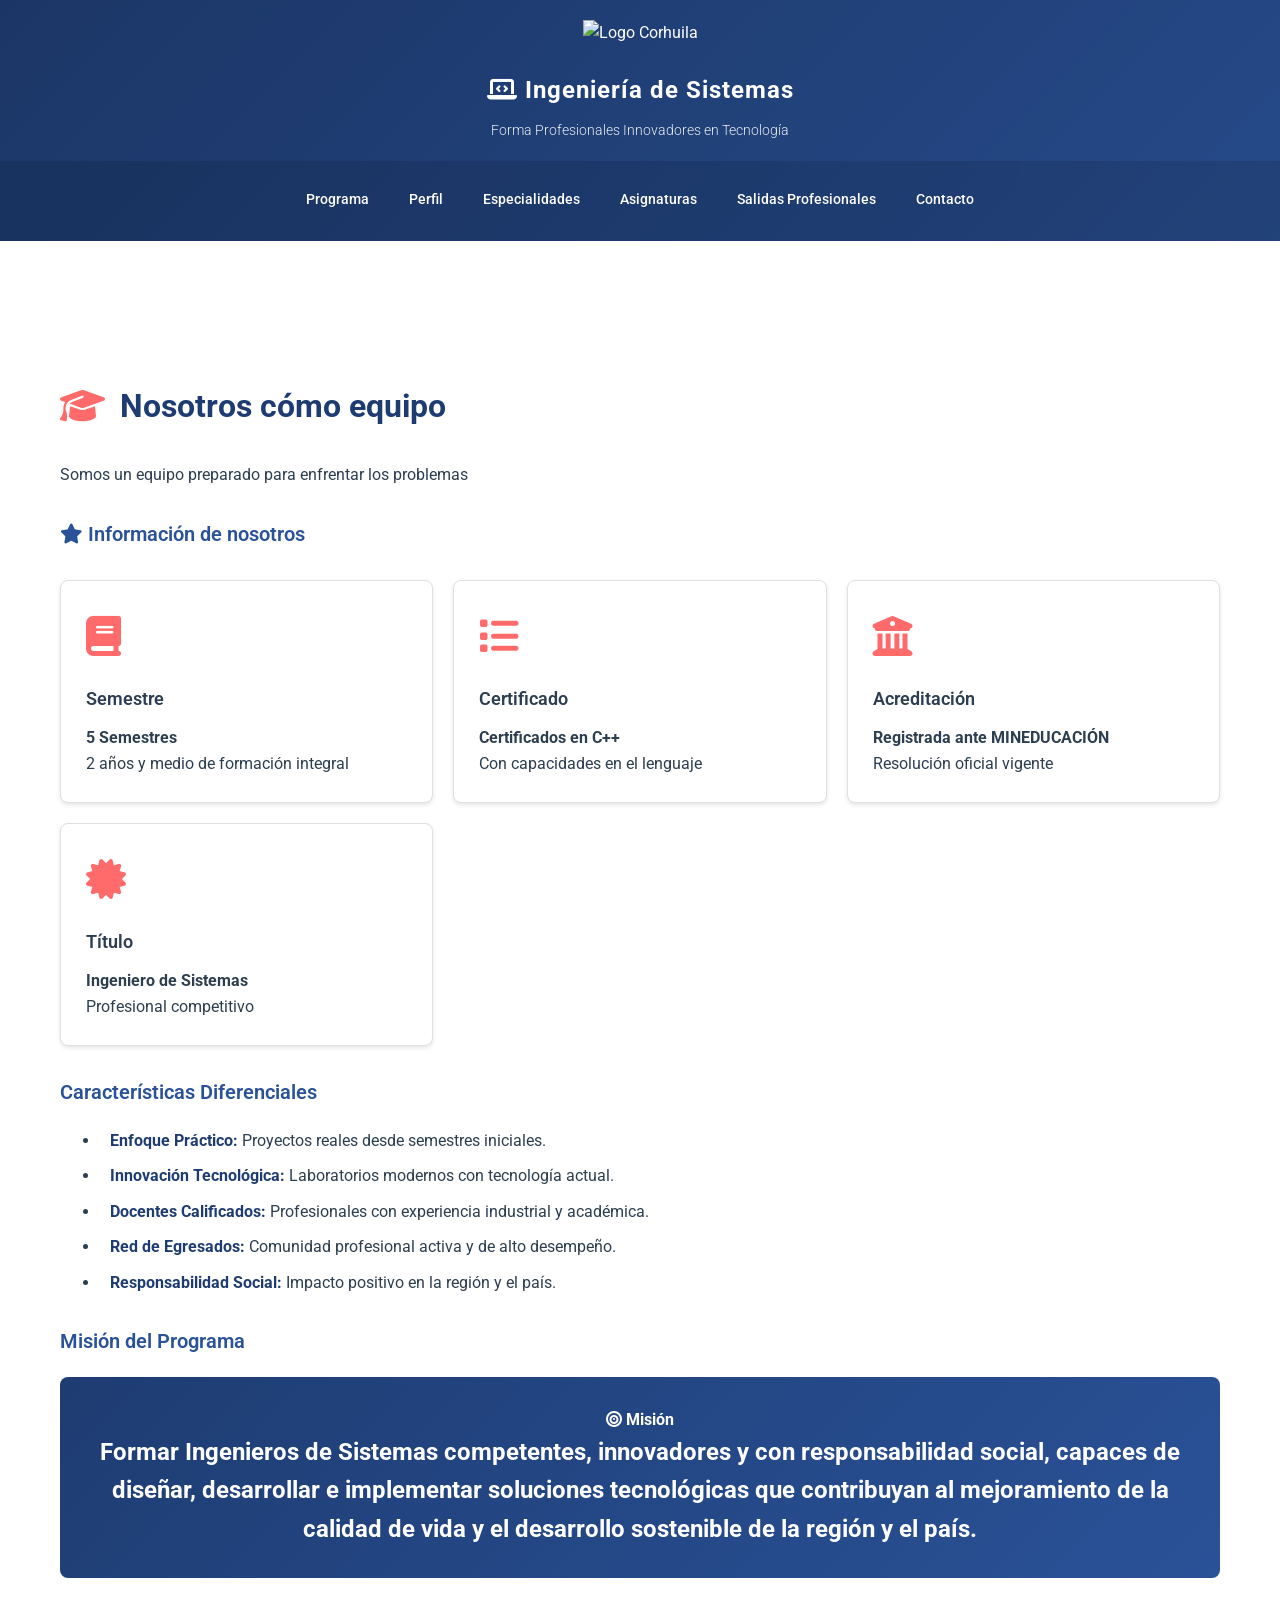
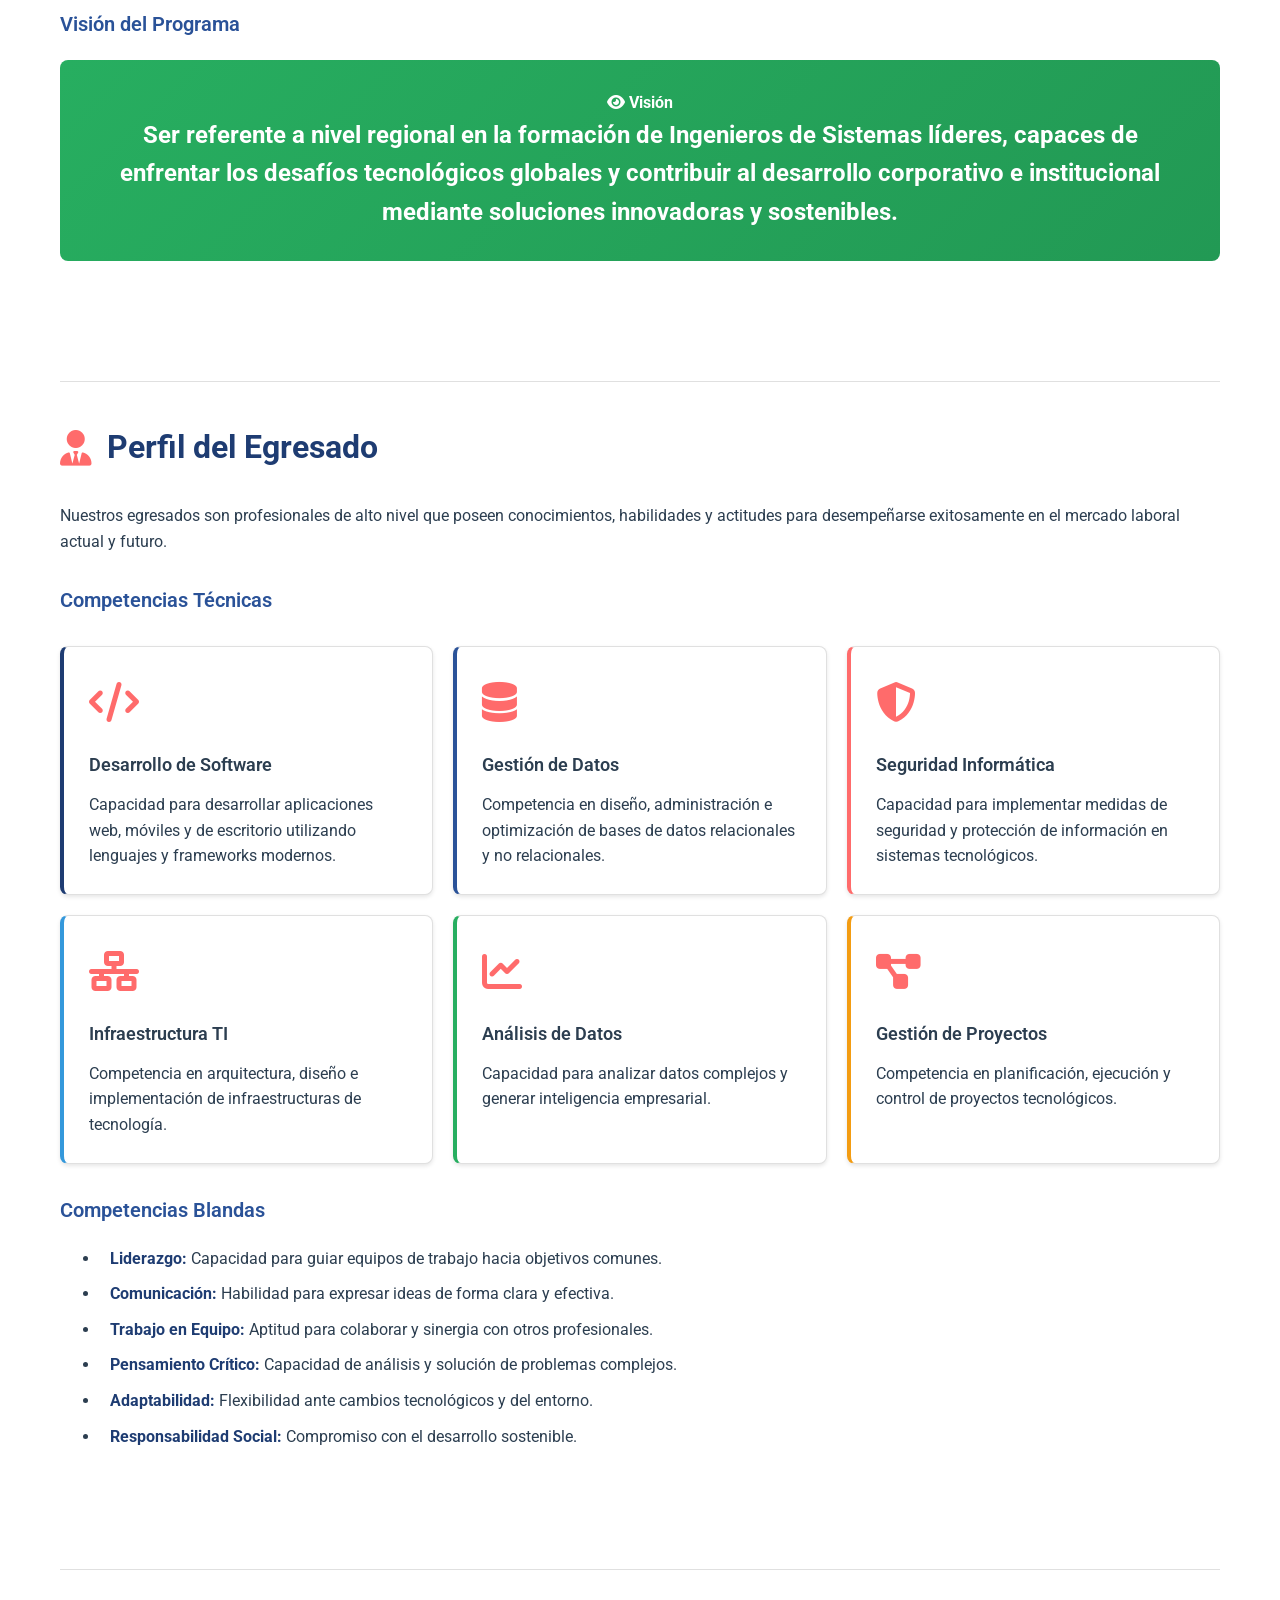
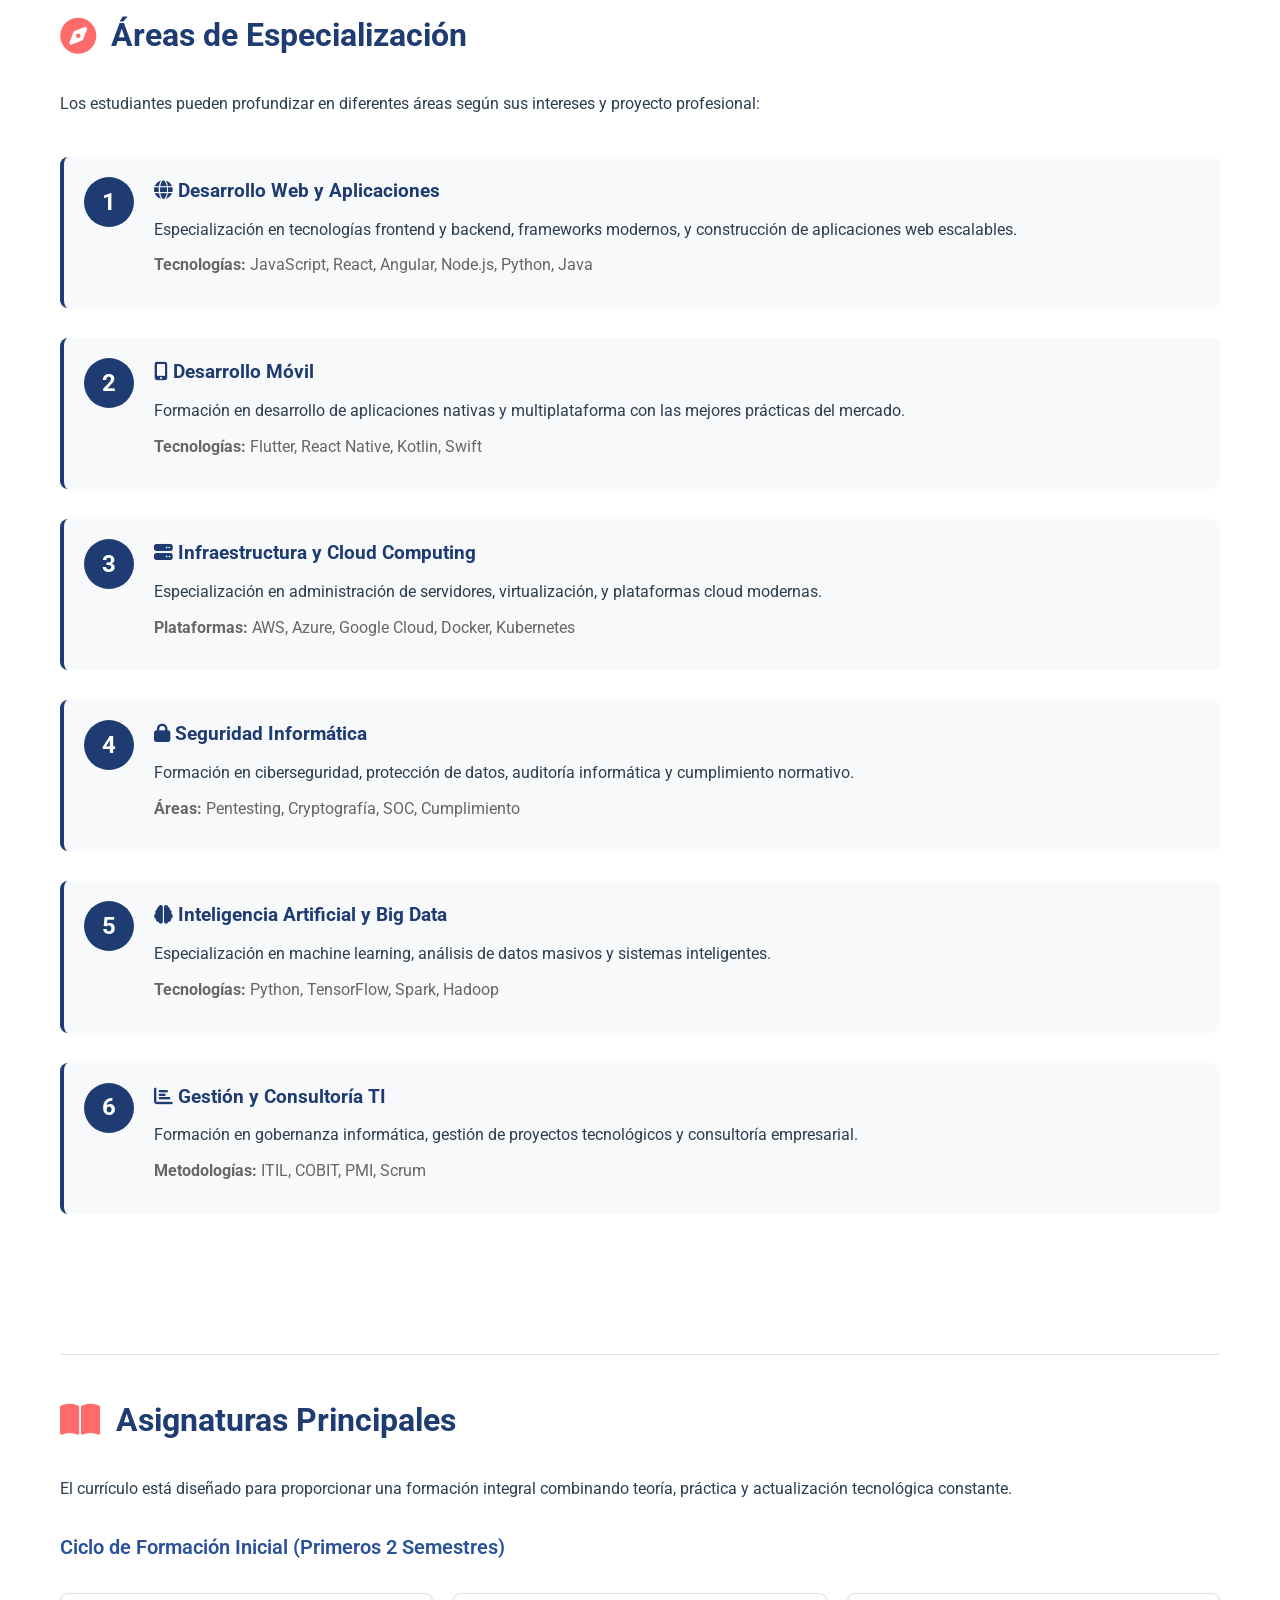
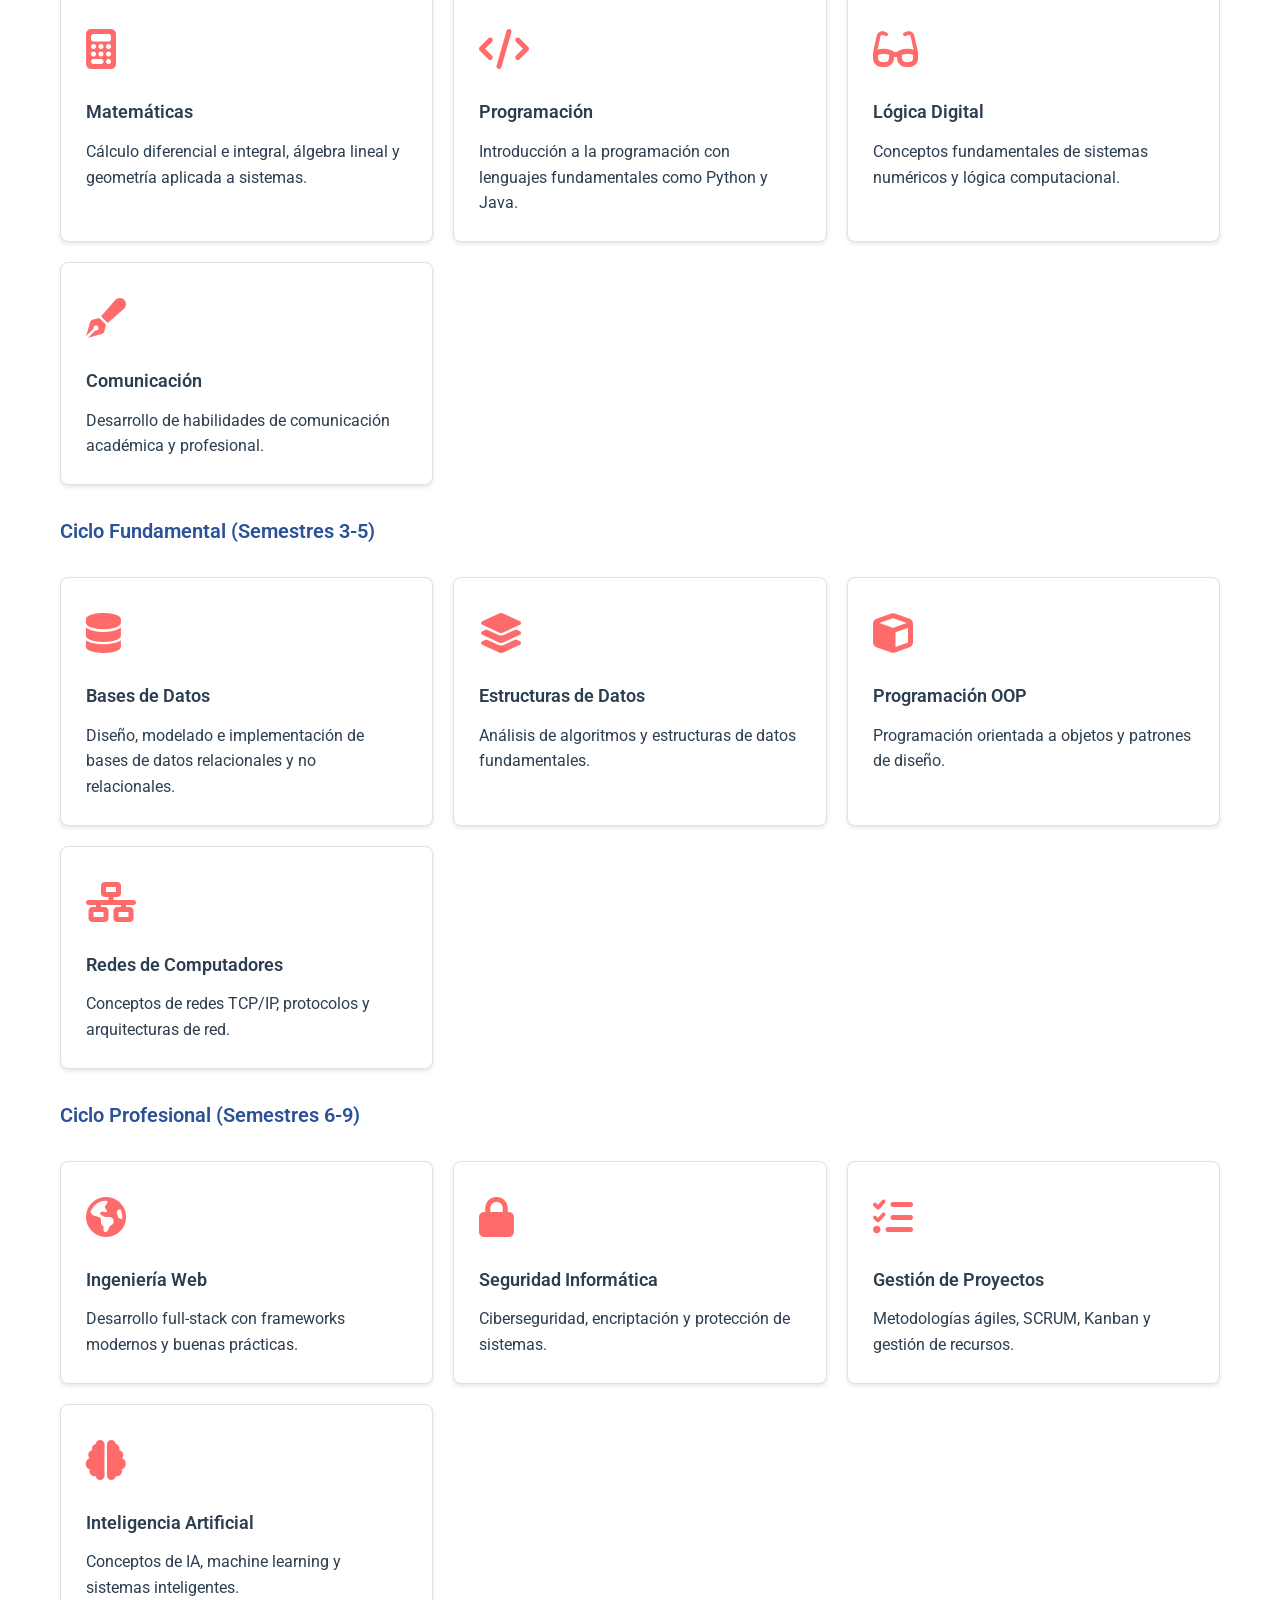
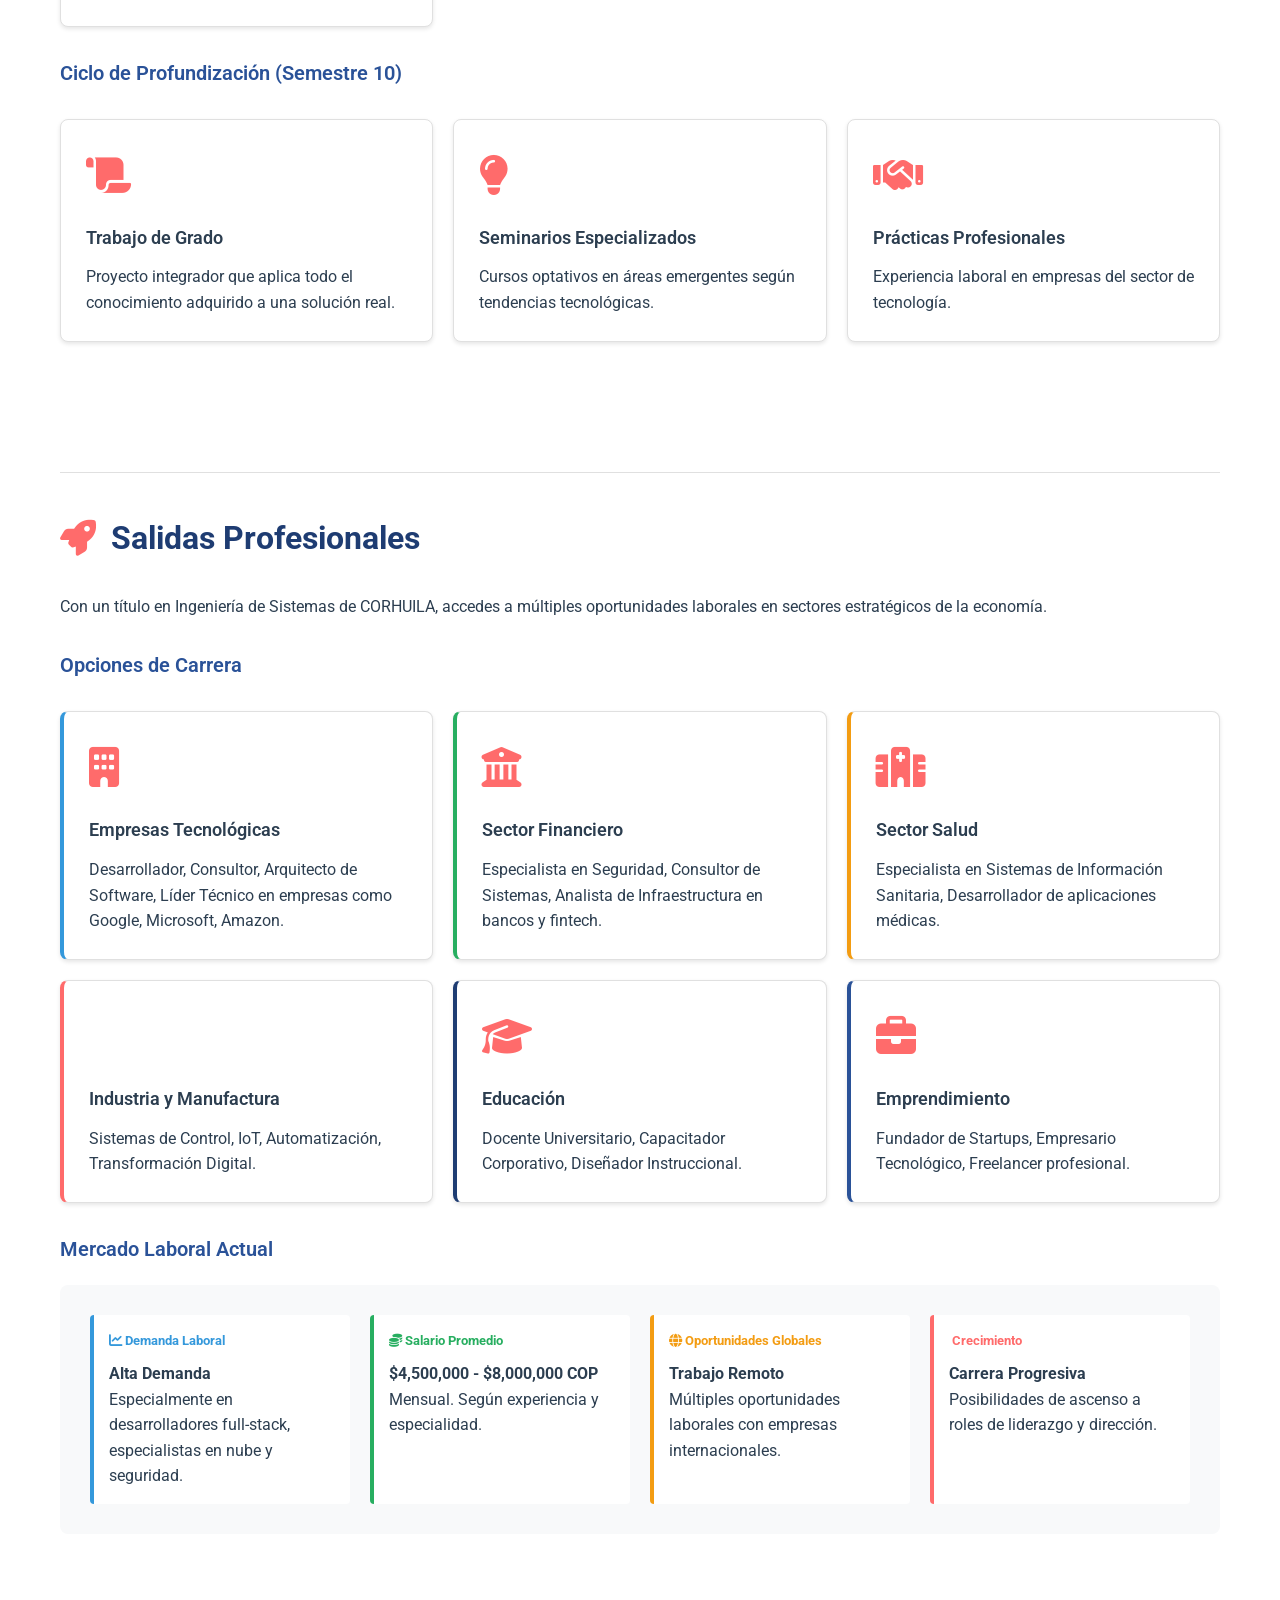
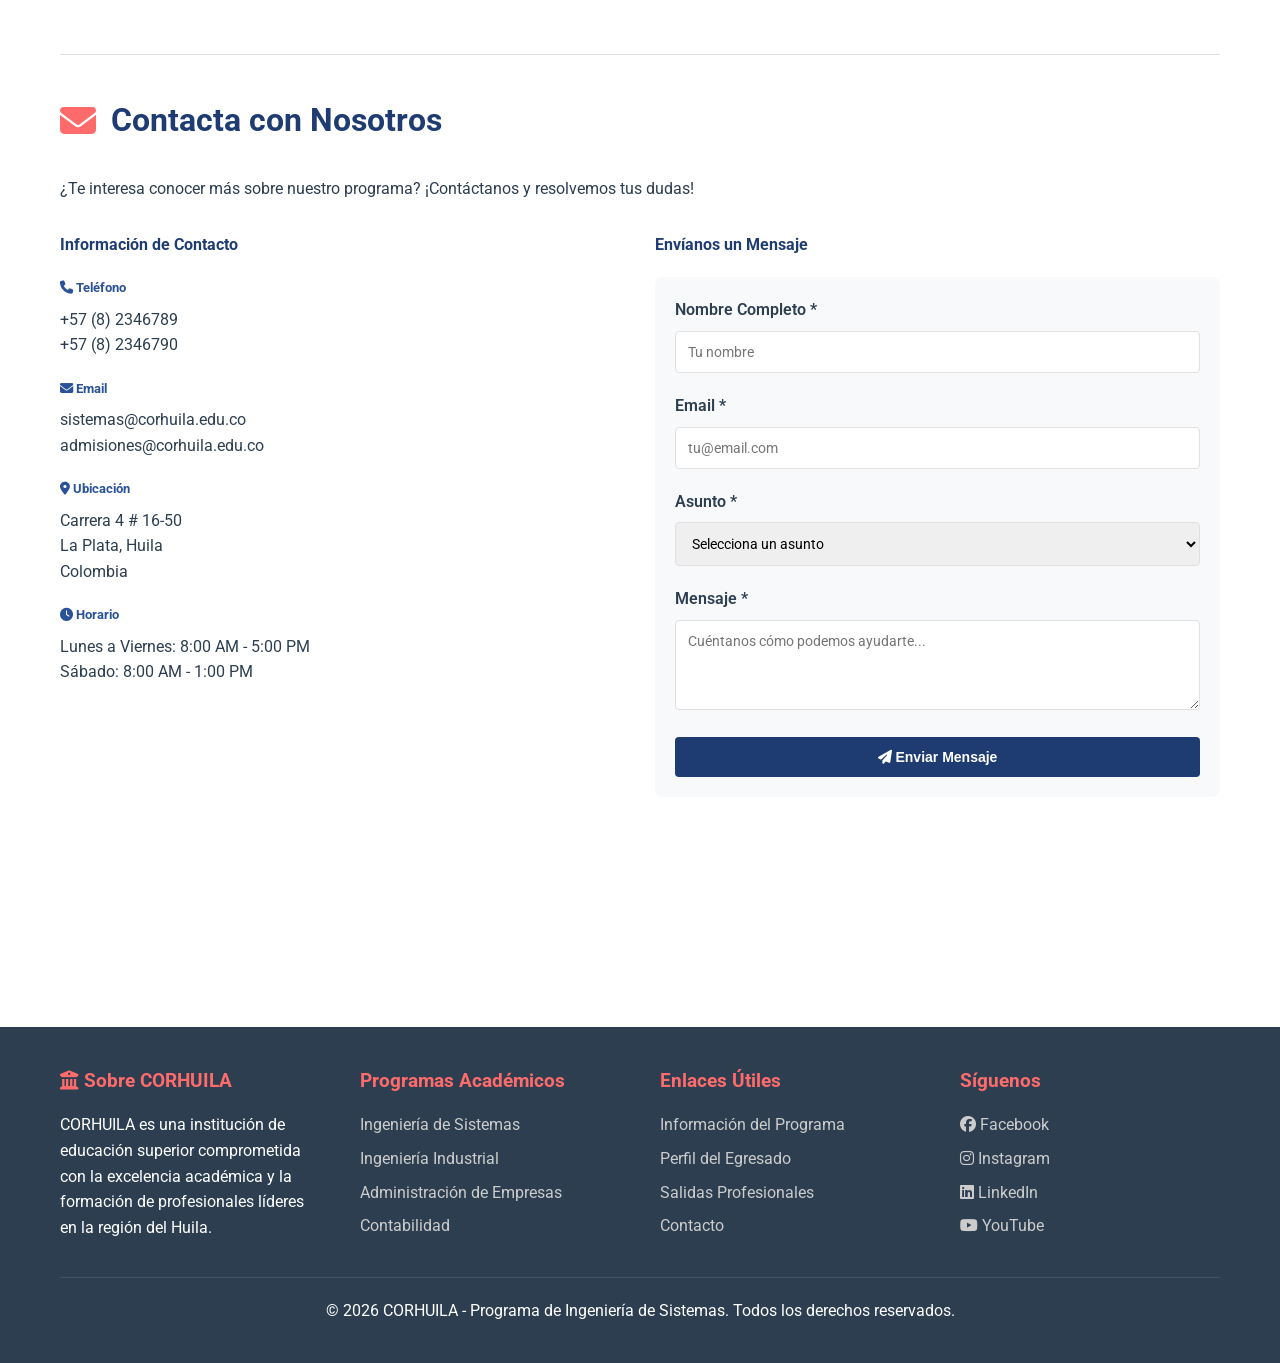
==== Proyecto/index.html @ adb9c375 "Fix: Actualización Proyecto portafolio personal 16/02/2026  22:44" ====
<!DOCTYPE html>
<html lang="es">
<head>
    <meta charset="UTF-8">
    <meta name="viewport" content="width=device-width, initial-scale=1.0">
    <title>Programa de Ingeniería de Sistemas | CORHUILA</title>
    <link href="https://fonts.googleapis.com/css2?family=Roboto:wght@300;400;500;700&display=swap" rel="stylesheet">
    <link href="https://cdnjs.cloudflare.com/ajax/libs/font-awesome/6.4.0/css/all.min.css" rel="stylesheet">
    <link rel="stylesheet" href="style.css">
</head>
<body>
    <!-- Header -->
    <header class="main-header">
        <div class="top-bar">
            <div class="container">
                <div class="brand-container">
                    <img src="https://raw.githubusercontent.com/code-corhuila/material-mineria-datos/b3725d694125ab35294ddfe415a327bc1445d32c/01-week/01-session/LOGO%20CORHUILA%20BLANCO%20PNG%20(2).png" alt="Logo Corhuila" class="logo-corhuila" style="max-width: 120px; height: auto; margin-bottom: 15px;">
                    <h1 class="brand-name">
                        <i class="fas fa-laptop-code"></i> Ingeniería de Sistemas
                    </h1>
                    <p class="brand-subtitle">Forma Profesionales Innovadores en Tecnología</p>
                </div>
            </div>
        </div>
        
        <nav class="main-nav">
            <ul>
                <li><a href="#programa" class="nav-link">Programa</a></li>
                <li><a href="#perfil" class="nav-link">Perfil</a></li>
                <li><a href="#especialidades" class="nav-link">Especialidades</a></li>
                <li><a href="#asignaturas" class="nav-link">Asignaturas</a></li>
                <li><a href="#salidas" class="nav-link">Salidas Profesionales</a></li>
                <li><a href="#contacto" class="nav-link">Contacto</a></li>
            </ul>
        </nav>
    </header>

    <!-- Main Content -->
    <main class="main-content">
        <div class="container">

            <!-- Section 1: ¿Qué es el Programa? -->
            <section id="programa" class="section">
                <h2 class="section-title">
                    <i class="fas fa-graduation-cap"></i> Nosotros cómo equipo
                </h2>
                
                <p>Somos un equipo preparado para enfrentar los problemas</p>

                <h3 class="subsection-title">
                    <i class="fas fa-star"></i> Información de nosotros
                </h3>

                <div class="cards-grid">
                    <div class="card">
                        <div class="card-icon"><i class="fas fa-book"></i></div>
                        <h4 class="card-title">Semestre</h4>
                        <p><strong>5 Semestres</strong><br>2 años y medio de formación integral</p>
                    </div>
                    <div class="card">
                        <div class="card-icon"><i class="fas fa-list"></i></div>
                        <h4 class="card-title">Certificado</h4>
                        <p><strong>Certificados en C++</strong><br>Con capacidades en el lenguaje</p>
                    </div>
                    <div class="card">
                        <div class="card-icon"><i class="fas fa-university"></i></div>
                        <h4 class="card-title">Acreditación</h4>
                        <p><strong>Registrada ante MINEDUCACIÓN</strong><br>Resolución oficial vigente</p>
                    </div>
                    <div class="card">
                        <div class="card-icon"><i class="fas fa-certificate"></i></div>
                        <h4 class="card-title">Título</h4>
                        <p><strong>Ingeniero de Sistemas</strong><br>Profesional competitivo</p>
                    </div>
                </div>

                <h3 class="subsection-title">Características Diferenciales</h3>
                <ul class="content-list">
                    <li><strong>Enfoque Práctico:</strong> Proyectos reales desde semestres iniciales.</li>
                    <li><strong>Innovación Tecnológica:</strong> Laboratorios modernos con tecnología actual.</li>
                    <li><strong>Docentes Calificados:</strong> Profesionales con experiencia industrial y académica.</li>
                    <li><strong>Red de Egresados:</strong> Comunidad profesional activa y de alto desempeño.</li>
                    <li><strong>Responsabilidad Social:</strong> Impacto positivo en la región y el país.</li>
                </ul>

                <h3 class="subsection-title">Misión del Programa</h3>
                <div class="achievement-box">
                    <h4><i class="fas fa-bullseye"></i> Misión</h4>
                    <p>Formar Ingenieros de Sistemas competentes, innovadores y con responsabilidad social, capaces de diseñar, desarrollar e implementar soluciones tecnológicas que contribuyan al mejoramiento de la calidad de vida y el desarrollo sostenible de la región y el país.</p>
                </div>

                <h3 class="subsection-title">Visión del Programa</h3>
                <div class="achievement-box" style="background: linear-gradient(135deg, #27ae60 0%, #229954 100%);">
                    <h4><i class="fas fa-eye"></i> Visión</h4>
                    <p>Ser referente a nivel regional en la formación de Ingenieros de Sistemas líderes, capaces de enfrentar los desafíos tecnológicos globales y contribuir al desarrollo corporativo e institucional mediante soluciones innovadoras y sostenibles.</p>
                </div>
            </section>

            <!-- Section 2: Perfil del Egresado -->
            <section id="perfil" class="section">
                <h2 class="section-title">
                    <i class="fas fa-user-tie"></i> Perfil del Egresado
                </h2>

                <p>Nuestros egresados son profesionales de alto nivel que poseen conocimientos, habilidades y actitudes para desempeñarse exitosamente en el mercado laboral actual y futuro.</p>

                <h3 class="subsection-title">Competencias Técnicas</h3>

                <div class="cards-grid">
                    <div class="card" style="border-left: 4px solid var(--primary-color);">
                        <div class="card-icon"><i class="fas fa-code"></i></div>
                        <h4 class="card-title">Desarrollo de Software</h4>
                        <p>Capacidad para desarrollar aplicaciones web, móviles y de escritorio utilizando lenguajes y frameworks modernos.</p>
                    </div>
                    <div class="card" style="border-left: 4px solid var(--secondary-color);">
                        <div class="card-icon"><i class="fas fa-database"></i></div>
                        <h4 class="card-title">Gestión de Datos</h4>
                        <p>Competencia en diseño, administración e optimización de bases de datos relacionales y no relacionales.</p>
                    </div>
                    <div class="card" style="border-left: 4px solid var(--accent-color);">
                        <div class="card-icon"><i class="fas fa-shield-alt"></i></div>
                        <h4 class="card-title">Seguridad Informática</h4>
                        <p>Capacidad para implementar medidas de seguridad y protección de información en sistemas tecnológicos.</p>
                    </div>
                    <div class="card" style="border-left: 4px solid var(--info-color);">
                        <div class="card-icon"><i class="fas fa-network-wired"></i></div>
                        <h4 class="card-title">Infraestructura TI</h4>
                        <p>Competencia en arquitectura, diseño e implementación de infraestructuras de tecnología.</p>
                    </div>
                    <div class="card" style="border-left: 4px solid var(--success-color);">
                        <div class="card-icon"><i class="fas fa-chart-line"></i></div>
                        <h4 class="card-title">Análisis de Datos</h4>
                        <p>Capacidad para analizar datos complejos y generar inteligencia empresarial.</p>
                    </div>
                    <div class="card" style="border-left: 4px solid var(--warning-color);">
                        <div class="card-icon"><i class="fas fa-project-diagram"></i></div>
                        <h4 class="card-title">Gestión de Proyectos</h4>
                        <p>Competencia en planificación, ejecución y control de proyectos tecnológicos.</p>
                    </div>
                </div>

                <h3 class="subsection-title">Competencias Blandas</h3>
                <ul class="content-list">
                    <li><strong>Liderazgo:</strong> Capacidad para guiar equipos de trabajo hacia objetivos comunes.</li>
                    <li><strong>Comunicación:</strong> Habilidad para expresar ideas de forma clara y efectiva.</li>
                    <li><strong>Trabajo en Equipo:</strong> Aptitud para colaborar y sinergia con otros profesionales.</li>
                    <li><strong>Pensamiento Crítico:</strong> Capacidad de análisis y solución de problemas complejos.</li>
                    <li><strong>Adaptabilidad:</strong> Flexibilidad ante cambios tecnológicos y del entorno.</li>
                    <li><strong>Responsabilidad Social:</strong> Compromiso con el desarrollo sostenible.</li>
                </ul>
            </section>

            <!-- Section 3: Especialidades -->
            <section id="especialidades" class="section">
                <h2 class="section-title">
                    <i class="fas fa-compass"></i> Áreas de Especialización
                </h2>

                <p>Los estudiantes pueden profundizar en diferentes áreas según sus intereses y proyecto profesional:</p>

                <div class="steps-container">
                    <div class="step fade-in">
                        <div class="step-number">1</div>
                        <div class="step-content">
                            <h3><i class="fas fa-globe"></i> Desarrollo Web y Aplicaciones</h3>
                            <p>Especialización en tecnologías frontend y backend, frameworks modernos, y construcción de aplicaciones web escalables.</p>
                            <p style="margin-top: 10px; color: #666;"><strong>Tecnologías:</strong> JavaScript, React, Angular, Node.js, Python, Java</p>
                        </div>
                    </div>

                    <div class="step slide-in-left">
                        <div class="step-number">2</div>
                        <div class="step-content">
                            <h3><i class="fas fa-mobile-alt"></i> Desarrollo Móvil</h3>
                            <p>Formación en desarrollo de aplicaciones nativas y multiplataforma con las mejores prácticas del mercado.</p>
                            <p style="margin-top: 10px; color: #666;"><strong>Tecnologías:</strong> Flutter, React Native, Kotlin, Swift</p>
                        </div>
                    </div>

                    <div class="step slide-in-right">
                        <div class="step-number">3</div>
                        <div class="step-content">
                            <h3><i class="fas fa-server"></i> Infraestructura y Cloud Computing</h3>
                            <p>Especialización en administración de servidores, virtualización, y plataformas cloud modernas.</p>
                            <p style="margin-top: 10px; color: #666;"><strong>Plataformas:</strong> AWS, Azure, Google Cloud, Docker, Kubernetes</p>
                        </div>
                    </div>

                    <div class="step bounce" style="animation-delay: 0.2s;">
                        <div class="step-number">4</div>
                        <div class="step-content">
                            <h3><i class="fas fa-lock"></i> Seguridad Informática</h3>
                            <p>Formación en ciberseguridad, protección de datos, auditoría informática y cumplimiento normativo.</p>
                            <p style="margin-top: 10px; color: #666;"><strong>Áreas:</strong> Pentesting, Cryptografía, SOC, Cumplimiento</p>
                        </div>
                    </div>

                    <div class="step pulse">
                        <div class="step-number">5</div>
                        <div class="step-content">
                            <h3><i class="fas fa-brain"></i> Inteligencia Artificial y Big Data</h3>
                            <p>Especialización en machine learning, análisis de datos masivos y sistemas inteligentes.</p>
                            <p style="margin-top: 10px; color: #666;"><strong>Tecnologías:</strong> Python, TensorFlow, Spark, Hadoop</p>
                        </div>
                    </div>

                    <div class="step fade-in" style="animation-delay: 0.4s;">
                        <div class="step-number">6</div>
                        <div class="step-content">
                            <h3><i class="fas fa-chart-bar"></i> Gestión y Consultoría TI</h3>
                            <p>Formación en gobernanza informática, gestión de proyectos tecnológicos y consultoría empresarial.</p>
                            <p style="margin-top: 10px; color: #666;"><strong>Metodologías:</strong> ITIL, COBIT, PMI, Scrum</p>
                        </div>
                    </div>
                </div>
            </section>

            <!-- Section 4: Asignaturas Principales -->
            <section id="asignaturas" class="section">
                <h2 class="section-title">
                    <i class="fas fa-book-open"></i> Asignaturas Principales
                </h2>

                <p>El currículo está diseñado para proporcionar una formación integral combinando teoría, práctica y actualización tecnológica constante.</p>

                <h3 class="subsection-title">Ciclo de Formación Inicial (Primeros 2 Semestres)</h3>
                <div class="cards-grid">
                    <div class="card">
                        <div class="card-icon"><i class="fas fa-calculator"></i></div>
                        <h4 class="card-title">Matemáticas</h4>
                        <p>Cálculo diferencial e integral, álgebra lineal y geometría aplicada a sistemas.</p>
                    </div>
                    <div class="card">
                        <div class="card-icon"><i class="fas fa-code"></i></div>
                        <h4 class="card-title">Programación</h4>
                        <p>Introducción a la programación con lenguajes fundamentales como Python y Java.</p>
                    </div>
                    <div class="card">
                        <div class="card-icon"><i class="fas fa-glasses"></i></div>
                        <h4 class="card-title">Lógica Digital</h4>
                        <p>Conceptos fundamentales de sistemas numéricos y lógica computacional.</p>
                    </div>
                    <div class="card">
                        <div class="card-icon"><i class="fas fa-pen-fancy"></i></div>
                        <h4 class="card-title">Comunicación</h4>
                        <p>Desarrollo de habilidades de comunicación académica y profesional.</p>
                    </div>
                </div>

                <h3 class="subsection-title">Ciclo Fundamental (Semestres 3-5)</h3>
                <div class="cards-grid">
                    <div class="card">
                        <div class="card-icon"><i class="fas fa-database"></i></div>
                        <h4 class="card-title">Bases de Datos</h4>
                        <p>Diseño, modelado e implementación de bases de datos relacionales y no relacionales.</p>
                    </div>
                    <div class="card">
                        <div class="card-icon"><i class="fas fa-layer-group"></i></div>
                        <h4 class="card-title">Estructuras de Datos</h4>
                        <p>Análisis de algoritmos y estructuras de datos fundamentales.</p>
                    </div>
                    <div class="card">
                        <div class="card-icon"><i class="fas fa-cube"></i></div>
                        <h4 class="card-title">Programación OOP</h4>
                        <p>Programación orientada a objetos y patrones de diseño.</p>
                    </div>
                    <div class="card">
                        <div class="card-icon"><i class="fas fa-network-wired"></i></div>
                        <h4 class="card-title">Redes de Computadores</h4>
                        <p>Conceptos de redes TCP/IP, protocolos y arquitecturas de red.</p>
                    </div>
                </div>

                <h3 class="subsection-title">Ciclo Profesional (Semestres 6-9)</h3>
                <div class="cards-grid">
                    <div class="card">
                        <div class="card-icon"><i class="fas fa-globe-americas"></i></div>
                        <h4 class="card-title">Ingeniería Web</h4>
                        <p>Desarrollo full-stack con frameworks modernos y buenas prácticas.</p>
                    </div>
                    <div class="card">
                        <div class="card-icon"><i class="fas fa-lock"></i></div>
                        <h4 class="card-title">Seguridad Informática</h4>
                        <p>Ciberseguridad, encriptación y protección de sistemas.</p>
                    </div>
                    <div class="card">
                        <div class="card-icon"><i class="fas fa-tasks"></i></div>
                        <h4 class="card-title">Gestión de Proyectos</h4>
                        <p>Metodologías ágiles, SCRUM, Kanban y gestión de recursos.</p>
                    </div>
                    <div class="card">
                        <div class="card-icon"><i class="fas fa-brain"></i></div>
                        <h4 class="card-title">Inteligencia Artificial</h4>
                        <p>Conceptos de IA, machine learning y sistemas inteligentes.</p>
                    </div>
                </div>

                <h3 class="subsection-title">Ciclo de Profundización (Semestre 10)</h3>
                <div class="cards-grid">
                    <div class="card">
                        <div class="card-icon"><i class="fas fa-scroll"></i></div>
                        <h4 class="card-title">Trabajo de Grado</h4>
                        <p>Proyecto integrador que aplica todo el conocimiento adquirido a una solución real.</p>
                    </div>
                    <div class="card">
                        <div class="card-icon"><i class="fas fa-lightbulb"></i></div>
                        <h4 class="card-title">Seminarios Especializados</h4>
                        <p>Cursos optativos en áreas emergentes según tendencias tecnológicas.</p>
                    </div>
                    <div class="card">
                        <div class="card-icon"><i class="fas fa-handshake"></i></div>
                        <h4 class="card-title">Prácticas Profesionales</h4>
                        <p>Experiencia laboral en empresas del sector de tecnología.</p>
                    </div>
                </div>
            </section>

            <!-- Section 5: Salidas Profesionales -->
            <section id="salidas" class="section">
                <h2 class="section-title">
                    <i class="fas fa-rocket"></i> Salidas Profesionales
                </h2>

                <p>Con un título en Ingeniería de Sistemas de CORHUILA, accedes a múltiples oportunidades laborales en sectores estratégicos de la economía.</p>

                <h3 class="subsection-title">Opciones de Carrera</h3>
                <div class="cards-grid">
                    <div class="card" style="border-left: 4px solid var(--info-color);">
                        <div class="card-icon"><i class="fas fa-building"></i></div>
                        <h4 class="card-title">Empresas Tecnológicas</h4>
                        <p>Desarrollador, Consultor, Arquitecto de Software, Líder Técnico en empresas como Google, Microsoft, Amazon.</p>
                    </div>
                    <div class="card" style="border-left: 4px solid var(--success-color);">
                        <div class="card-icon"><i class="fas fa-bank"></i></div>
                        <h4 class="card-title">Sector Financiero</h4>
                        <p>Especialista en Seguridad, Consultor de Sistemas, Analista de Infraestructura en bancos y fintech.</p>
                    </div>
                    <div class="card" style="border-left: 4px solid var(--warning-color);">
                        <div class="card-icon"><i class="fas fa-hospital"></i></div>
                        <h4 class="card-title">Sector Salud</h4>
                        <p>Especialista en Sistemas de Información Sanitaria, Desarrollador de aplicaciones médicas.</p>
                    </div>
                    <div class="card" style="border-left: 4px solid var(--accent-color);">
                        <div class="card-icon"><i class="fas fa-industries"></i></div>
                        <h4 class="card-title">Industria y Manufactura</h4>
                        <p>Sistemas de Control, IoT, Automatización, Transformación Digital.</p>
                    </div>
                    <div class="card" style="border-left: 4px solid var(--primary-color);">
                        <div class="card-icon"><i class="fas fa-graduation-cap"></i></div>
                        <h4 class="card-title">Educación</h4>
                        <p>Docente Universitario, Capacitador Corporativo, Diseñador Instruccional.</p>
                    </div>
                    <div class="card" style="border-left: 4px solid var(--secondary-color);">
                        <div class="card-icon"><i class="fas fa-briefcase"></i></div>
                        <h4 class="card-title">Emprendimiento</h4>
                        <p>Fundador de Startups, Empresario Tecnológico, Freelancer profesional.</p>
                    </div>
                </div>

                <h3 class="subsection-title">Mercado Laboral Actual</h3>
                <div style="background-color: var(--light-bg); padding: 30px; border-radius: 8px; margin: 20px 0;">
                    <div style="display: grid; grid-template-columns: repeat(auto-fit, minmax(250px, 1fr)); gap: 20px;">
                        <div style="padding: 15px; background: white; border-radius: 4px; border-left: 4px solid var(--info-color);">
                            <h5 style="color: var(--info-color); margin-bottom: 10px;">
                                <i class="fas fa-chart-line"></i> Demanda Laboral
                            </h5>
                            <p><strong>Alta Demanda</strong><br>Especialmente en desarrolladores full-stack, especialistas en nube y seguridad.</p>
                        </div>

                        <div style="padding: 15px; background: white; border-radius: 4px; border-left: 4px solid var(--success-color);">
                            <h5 style="color: var(--success-color); margin-bottom: 10px;">
                                <i class="fas fa-coins"></i> Salario Promedio
                            </h5>
                            <p><strong>$4,500,000 - $8,000,000 COP</strong><br>Mensual. Según experiencia y especialidad.</p>
                        </div>

                        <div style="padding: 15px; background: white; border-radius: 4px; border-left: 4px solid var(--warning-color);">
                            <h5 style="color: var(--warning-color); margin-bottom: 10px;">
                                <i class="fas fa-globe"></i> Oportunidades Globales
                            </h5>
                            <p><strong>Trabajo Remoto</strong><br>Múltiples oportunidades laborales con empresas internacionales.</p>
                        </div>

                        <div style="padding: 15px; background: white; border-radius: 4px; border-left: 4px solid var(--accent-color);">
                            <h5 style="color: var(--accent-color); margin-bottom: 10px;">
                                <i class="fas fa-trending-up"></i> Crecimiento
                            </h5>
                            <p><strong>Carrera Progresiva</strong><br>Posibilidades de ascenso a roles de liderazgo y dirección.</p>
                        </div>
                    </div>
                </div>
            </section>

            <!-- Section 6: Contacto -->
            <section id="contacto" class="section">
                <h2 class="section-title">
                    <i class="fas fa-envelope"></i> Contacta con Nosotros
                </h2>

                <p>¿Te interesa conocer más sobre nuestro programa? ¡Contáctanos y resolvemos tus dudas!</p>

                <div style="display: grid; grid-template-columns: 1fr 1fr; gap: 30px; margin: 30px 0;">
                    <div>
                        <h4 style="color: var(--primary-color); margin-bottom: 20px;">Información de Contacto</h4>
                        
                        <div style="margin-bottom: 20px;">
                            <h5 style="color: var(--secondary-color); margin-bottom: 8px;">
                                <i class="fas fa-phone"></i> Teléfono
                            </h5>
                            <p>+57 (8) 2346789<br>+57 (8) 2346790</p>
                        </div>

                        <div style="margin-bottom: 20px;">
                            <h5 style="color: var(--secondary-color); margin-bottom: 8px;">
                                <i class="fas fa-envelope"></i> Email
                            </h5>
                            <p>sistemas@corhuila.edu.co<br>admisiones@corhuila.edu.co</p>
                        </div>

                        <div style="margin-bottom: 20px;">
                            <h5 style="color: var(--secondary-color); margin-bottom: 8px;">
                                <i class="fas fa-map-marker-alt"></i> Ubicación
                            </h5>
                            <p>Carrera 4 # 16-50<br>La Plata, Huila<br>Colombia</p>
                        </div>

                        <div style="margin-bottom: 20px;">
                            <h5 style="color: var(--secondary-color); margin-bottom: 8px;">
                                <i class="fas fa-clock"></i> Horario
                            </h5>
                            <p>Lunes a Viernes: 8:00 AM - 5:00 PM<br>Sábado: 8:00 AM - 1:00 PM</p>
                        </div>
                    </div>

                    <div>
                        <h4 style="color: var(--primary-color); margin-bottom: 20px;">Envíanos un Mensaje</h4>
                        <form id="contacto-form" style="background-color: var(--light-bg); padding: 20px; border-radius: 8px;">
                            <div class="form-group">
                                <label for="nombre-contacto">Nombre Completo *</label>
                                <input type="text" id="nombre-contacto" name="nombre" placeholder="Tu nombre" required>
                            </div>

                            <div class="form-group">
                                <label for="email-contacto">Email *</label>
                                <input type="email" id="email-contacto" name="email" placeholder="tu@email.com" required>
                            </div>

                            <div class="form-group">
                                <label for="asunto-contacto">Asunto *</label>
                                <select id="asunto-contacto" name="asunto" required>
                                    <option value="">Selecciona un asunto</option>
                                    <option value="info">Información del programa</option>
                                    <option value="admision">Proceso de admisión</option>
                                    <option value="becas">Becas y financiamiento</option>
                                    <option value="otro">Otro</option>
                                </select>
                            </div>

                            <div class="form-group">
                                <label for="mensaje-contacto">Mensaje *</label>
                                <textarea id="mensaje-contacto" name="mensaje" rows="4" placeholder="Cuéntanos cómo podemos ayudarte..." required></textarea>
                            </div>

                            <button type="submit" class="btn" style="width: 100%;">
                                <i class="fas fa-paper-plane"></i> Enviar Mensaje
                            </button>
                        </form>
                        <div id="contacto-mensaje" style="display: none; background-color: #d4edda; border: 1px solid #c3e6cb; color: #155724; padding: 15px; border-radius: 4px; margin-top: 15px;">
                            <i class="fas fa-check-circle"></i> ¡Gracias por tu mensaje! Nos pondremos en contacto pronto.
                        </div>
                    </div>
                </div>
            </section>

        </div>
    </main>

    <!-- Footer -->
    <footer class="footer">
        <div class="container">
            <div class="footer-content">
                <div class="footer-section">
                    <h3><i class="fas fa-university"></i> Sobre CORHUILA</h3>
                    <p>CORHUILA es una institución de educación superior comprometida con la excelencia académica y la formación de profesionales líderes en la región del Huila.</p>
                </div>
                <div class="footer-section">
                    <h3>Programas Académicos</h3>
                    <ul>
                        <li><a href="#">Ingeniería de Sistemas</a></li>
                        <li><a href="#">Ingeniería Industrial</a></li>
                        <li><a href="#">Administración de Empresas</a></li>
                        <li><a href="#">Contabilidad</a></li>
                    </ul>
                </div>
                <div class="footer-section">
                    <h3>Enlaces Útiles</h3>
                    <ul>
                        <li><a href="#programa">Información del Programa</a></li>
                        <li><a href="#perfil">Perfil del Egresado</a></li>
                        <li><a href="#salidas">Salidas Profesionales</a></li>
                        <li><a href="#contacto">Contacto</a></li>
                    </ul>
                </div>
                <div class="footer-section">
                    <h3>Síguenos</h3>
                    <ul>
                        <li><a href="https://www.facebook.com/corhuila" target="_blank"><i class="fab fa-facebook"></i> Facebook</a></li>
                        <li><a href="https://www.instagram.com/corhuila" target="_blank"><i class="fab fa-instagram"></i> Instagram</a></li>
                        <li><a href="https://www.linkedin.com/school/corhuila" target="_blank"><i class="fab fa-linkedin"></i> LinkedIn</a></li>
                        <li><a href="https://www.youtube.com/corhuila" target="_blank"><i class="fab fa-youtube"></i> YouTube</a></li>
                    </ul>
                </div>
            </div>
            <div class="footer-bottom">
                <p>&copy; 2026 CORHUILA - Programa de Ingeniería de Sistemas. Todos los derechos reservados.</p>
            </div>
        </div>
    </footer>

    <!-- Scripts -->
    <script>
        document.addEventListener('DOMContentLoaded', function() {
            // ============================================
            // FORMULARIO DE CONTACTO
            // ============================================
            const formularioContacto = document.getElementById('contacto-form');
            if (formularioContacto) {
                formularioContacto.addEventListener('submit', function(e) {
                    e.preventDefault();
                    
                    const nombre = document.getElementById('nombre-contacto').value.trim();
                    const email = document.getElementById('email-contacto').value.trim();
                    const mensaje = document.getElementById('mensaje-contacto').value.trim();
                    
                    if (nombre && email && mensaje) {
                        const mensajeDiv = document.getElementById('contacto-mensaje');
                        mensajeDiv.style.display = 'block';
                        formularioContacto.reset();
                        
                        setTimeout(() => {
                            mensajeDiv.style.display = 'none';
                        }, 5000);
                    } else {
                        alert('Por favor, completa todos los campos requeridos (marcados con *)');
                    }
                });
            }

            // ============================================
            // NAVEGACIÓN SUAVE
            // ============================================
            document.querySelectorAll('.nav-link').forEach(link => {
                link.addEventListener('click', function(e) {
                    e.preventDefault();
                    const href = this.getAttribute('href');
                    const target = document.querySelector(href);
                    if (target) {
                        target.scrollIntoView({ behavior: 'smooth', block: 'start' });
                    }
                });
            });

            // ============================================
            // ANIMAR ELEMENTOS AL ENTRAR EN VISTA
            // ============================================
            const observer = new IntersectionObserver((entries) => {
                entries.forEach(entry => {
                    if (entry.isIntersecting) {
                        entry.target.style.opacity = '1';
                        entry.target.style.transform = 'translateY(0)';
                    }
                });
            }, { threshold: 0.1 });

            document.querySelectorAll('.step').forEach(step => {
                step.style.opacity = '0';
                step.style.transform = 'translateY(20px)';
                step.style.transition = 'opacity 0.6s ease, transform 0.6s ease';
                observer.observe(step);
            });

            // ============================================
            // MARCAR ENLACE ACTIVO EN NAVEGACIÓN
            // ============================================
            window.addEventListener('scroll', () => {
                const sections = document.querySelectorAll('section[id]');
                const navLinks = document.querySelectorAll('.nav-link');
                
                let current = '';
                sections.forEach(section => {
                    const sectionTop = section.offsetTop;
                    if (window.pageYOffset >= sectionTop - 200) {
                        current = section.getAttribute('id');
                    }
                });
                
                navLinks.forEach(link => {
                    link.classList.remove('active');
                    const href = link.getAttribute('href');
                    if (href && href.slice(1) === current) {
                        link.classList.add('active');
                    }
                });
            });

            console.log('✅ Página del Programa de Ingeniería de Sistemas cargada correctamente');
            console.log('✅ Formulario de contacto activo');
            console.log('✅ Navegación suave configurada');
        });
    </script>
</body>
</html>
---- Proyecto/style.css ----
* {
    margin: 0;
    padding: 0;
    box-sizing: border-box;
}

:root {
    --primary-color: #1e3c72;
    --secondary-color: #2a5298;
    --accent-color: #ff6b6b;
    --light-bg: #f8f9fa;
    --dark-text: #2c3e50;
    --border-color: #e0e0e0;
    --success-color: #27ae60;
    --warning-color: #f39c12;
    --info-color: #3498db;
}

body {
    font-family: 'Roboto', sans-serif;
    line-height: 1.6;
    color: var(--dark-text);
    background-color: #fff;
}

/* Header */
.main-header {
    background: linear-gradient(135deg, var(--primary-color) 0%, var(--secondary-color) 100%);
    color: white;
    padding: 0;
}

.top-bar {
    background-color: rgba(0, 0, 0, 0.1);
    padding: 20px 0;
    text-align: center;
}

.brand-container {
    display: flex;
    flex-direction: column;
    justify-content: center;
    align-items: center;
}

.brand-name {
    font-size: 24px;
    font-weight: 700;
    letter-spacing: 1px;
    margin: 10px 0;
}

.brand-subtitle {
    font-size: 14px;
    font-weight: 300;
    opacity: 0.9;
}

.main-nav {
    background-color: rgba(0, 0, 0, 0.2);
    padding: 15px 0;
    position: sticky;
    top: 0;
    z-index: 100;
}

.main-nav ul {
    list-style: none;
    display: flex;
    justify-content: center;
    flex-wrap: wrap;
    gap: 0;
    max-width: 1200px;
    margin: 0 auto;
}

.main-nav a {
    color: white;
    text-decoration: none;
    padding: 12px 20px;
    display: block;
    font-size: 14px;
    font-weight: 500;
    transition: background-color 0.3s;
    border-bottom: 3px solid transparent;
}

.main-nav a:hover,
.main-nav a.active {
    background-color: rgba(255, 255, 255, 0.1);
    border-bottom-color: var(--accent-color);
}

/* Container */
.container {
    max-width: 1200px;
    margin: 0 auto;
    padding: 0 20px;
}

/* Main Content */
.main-content {
    min-height: 100vh;
    padding: 40px 0;
}

.section {
    margin: 60px 0;
    padding: 40px 0;
    border-top: 1px solid var(--border-color);
}

.section:first-child {
    border-top: none;
}

.section-title {
    font-size: 32px;
    font-weight: 700;
    margin-bottom: 30px;
    color: var(--primary-color);
    display: flex;
    align-items: center;
    gap: 15px;
}

.section-title i {
    font-size: 36px;
    color: var(--accent-color);
}

.subsection-title {
    font-size: 20px;
    font-weight: 600;
    margin-top: 30px;
    margin-bottom: 15px;
    color: var(--secondary-color);
}

/* Cards */
.cards-grid {
    display: grid;
    grid-template-columns: repeat(auto-fit, minmax(280px, 1fr));
    gap: 20px;
    margin: 30px 0;
}

.card {
    border: 1px solid var(--border-color);
    border-radius: 8px;
    padding: 25px;
    background: #fff;
    transition: transform 0.3s, box-shadow 0.3s;
    box-shadow: 0 2px 4px rgba(0, 0, 0, 0.1);
}

.card:hover {
    transform: translateY(-5px);
    box-shadow: 0 8px 16px rgba(0, 0, 0, 0.15);
}

.card-icon {
    font-size: 40px;
    color: var(--accent-color);
    margin-bottom: 15px;
}

.card-title {
    font-size: 18px;
    font-weight: 600;
    margin-bottom: 12px;
    color: var(--dark-text);
}

/* Code Examples */
.code-block {
    background: linear-gradient(135deg, #1e1e1e 0%, #2d2d2d 100%);
    border-left: 5px solid var(--accent-color);
    border-radius: 8px;
    padding: 24px;
    margin: 25px 0;
    overflow-x: auto;
    box-shadow: 0 4px 12px rgba(0, 0, 0, 0.15);
    position: relative;
}

.code-block code {
    font-family: 'Fira Code', 'Courier New', monospace;
    font-size: 13px;
    color: #e0e0e0;
    line-height: 1.7;
    white-space: pre;
    white-space: pre-wrap;
    word-break: break-word;
    display: block;
    letter-spacing: 0.5px;
}

.code-block::-webkit-scrollbar {
    height: 8px;
}

.code-block::-webkit-scrollbar-track {
    background: rgba(255, 255, 255, 0.05);
    border-radius: 4px;
}

.code-block::-webkit-scrollbar-thumb {
    background: var(--accent-color);
    border-radius: 4px;
}

.code-block::-webkit-scrollbar-thumb:hover {
    background: #ff5252;
}

/* Lists */
.content-list {
    margin: 20px 0 20px 40px;
}

.content-list li {
    margin: 10px 0;
    padding-left: 10px;
}

.content-list strong {
    color: var(--primary-color);
}

/* Button Styles */
.btn {
    display: inline-block;
    padding: 12px 24px;
    background-color: var(--primary-color);
    color: white;
    text-decoration: none;
    border: none;
    border-radius: 4px;
    cursor: pointer;
    font-size: 14px;
    font-weight: 600;
    transition: background-color 0.3s;
}

.btn:hover {
    background-color: var(--secondary-color);
}

.btn-secondary {
    background-color: var(--accent-color);
}

.btn-secondary:hover {
    background-color: #ff5252;
}

/* Spacing Examples */
.spacing-demo {
    background-color: var(--light-bg);
    padding: 20px;
    border-radius: 4px;
    margin: 20px 0;
}

.spacing-box {
    background-color: white;
    border: 2px dashed var(--accent-color);
    margin: 10px 0;
    padding: 15px;
    text-align: center;
}

.spacing-example {
    display: flex;
    gap: 20px;
    flex-wrap: wrap;
    margin: 20px 0;
}

.spacing-item {
    flex: 1;
    min-width: 150px;
    padding: 20px;
    background-color: var(--light-bg);
    text-align: center;
    border-radius: 4px;
}

/* Form Styles */
.form-group {
    margin-bottom: 20px;
}

.form-group label {
    display: block;
    margin-bottom: 8px;
    font-weight: 600;
    color: var(--dark-text);
}

.form-group input,
.form-group textarea,
.form-group select {
    width: 100%;
    padding: 12px;
    border: 1px solid var(--border-color);
    border-radius: 4px;
    font-family: 'Roboto', sans-serif;
    font-size: 14px;
    transition: border-color 0.3s;
}

.form-group input:focus,
.form-group textarea:focus,
.form-group select:focus {
    outline: none;
    border-color: var(--primary-color);
    box-shadow: 0 0 0 3px rgba(30, 60, 114, 0.1);
}

/* Portfolio Example */
.portfolio-section {
    margin: 40px 0;
}

.portfolio-grid {
    display: grid;
    grid-template-columns: repeat(auto-fit, minmax(250px, 1fr));
    gap: 25px;
    margin: 30px 0;
}

.portfolio-item {
    background: white;
    border-radius: 8px;
    overflow: hidden;
    box-shadow: 0 4px 8px rgba(0, 0, 0, 0.1);
    transition: transform 0.3s, box-shadow 0.3s;
    cursor: pointer;
}

.portfolio-item:hover {
    transform: translateY(-8px);
    box-shadow: 0 12px 24px rgba(0, 0, 0, 0.15);
}

.portfolio-image {
    width: 100%;
    height: 200px;
    background: linear-gradient(135deg, var(--primary-color) 0%, var(--secondary-color) 100%);
    display: flex;
    align-items: center;
    justify-content: center;
    font-size: 48px;
    color: white;
}

.portfolio-content {
    padding: 20px;
}

.portfolio-title {
    font-size: 16px;
    font-weight: 600;
    margin-bottom: 8px;
    color: var(--dark-text);
}

.portfolio-description {
    font-size: 13px;
    color: #666;
    margin-bottom: 12px;
}

.portfolio-tags {
    display: flex;
    gap: 8px;
    flex-wrap: wrap;
}

.tag {
    display: inline-block;
    background-color: var(--light-bg);
    color: var(--primary-color);
    padding: 4px 10px;
    border-radius: 12px;
    font-size: 12px;
    font-weight: 500;
}

/* Step-by-step */
.steps-container {
    margin: 40px 0;
}

.step {
    display: flex;
    gap: 20px;
    margin-bottom: 30px;
    padding: 20px;
    background-color: var(--light-bg);
    border-radius: 8px;
    border-left: 4px solid var(--primary-color);
}

.step-number {
    display: flex;
    align-items: center;
    justify-content: center;
    width: 50px;
    height: 50px;
    background-color: var(--primary-color);
    color: white;
    border-radius: 50%;
    font-size: 24px;
    font-weight: 700;
    flex-shrink: 0;
}

.step-content h3 {
    color: var(--primary-color);
    margin-bottom: 10px;
}

.step-content p {
    color: var(--dark-text);
    margin-bottom: 10px;
}

.achievement-box {
    background: linear-gradient(135deg, var(--primary-color) 0%, var(--secondary-color) 100%);
    color: white;
    padding: 30px;
    border-radius: 8px;
    text-align: center;
    margin: 20px 0;
}

.achievement-box h3 {
    margin-bottom: 10px;
}

.achievement-box p {
    font-size: 24px;
    font-weight: 700;
}

/* Animation Classes */
.fade-in {
    animation: fadeIn 0.6s ease-in;
}

.slide-in-left {
    animation: slideInLeft 0.6s ease-out;
}

.slide-in-right {
    animation: slideInRight 0.6s ease-out;
}

.bounce {
    animation: bounce 0.8s ease;
}

.pulse {
    animation: pulse 2s infinite;
}

@keyframes fadeIn {
    from {
        opacity: 0;
    }
    to {
        opacity: 1;
    }
}

@keyframes slideInLeft {
    from {
        transform: translateX(-50px);
        opacity: 0;
    }
    to {
        transform: translateX(0);
        opacity: 1;
    }
}

@keyframes slideInRight {
    from {
        transform: translateX(50px);
        opacity: 0;
    }
    to {
        transform: translateX(0);
        opacity: 1;
    }
}

@keyframes bounce {
    0%, 100% {
        transform: translateY(0);
    }
    50% {
        transform: translateY(-20px);
    }
}

@keyframes pulse {
    0%, 100% {
        opacity: 1;
    }
    50% {
        opacity: 0.5;
    }
}

/* Footer */
.footer {
    background-color: var(--dark-text);
    color: white;
    padding: 40px 0;
    margin-top: 60px;
}

.footer-content {
    display: grid;
    grid-template-columns: repeat(auto-fit, minmax(250px, 1fr));
    gap: 40px;
}

.footer-section h3 {
    margin-bottom: 15px;
    color: var(--accent-color);
}

.footer-section ul {
    list-style: none;
}

.footer-section ul li {
    margin: 8px 0;
}

.footer-section a {
    color: #ccc;
    text-decoration: none;
    transition: color 0.3s;
}

.footer-section a:hover {
    color: white;
}

.footer-bottom {
    text-align: center;
    padding-top: 20px;
    border-top: 1px solid rgba(255, 255, 255, 0.1);
    margin-top: 30px;
}

/* Responsive */
@media (max-width: 768px) {
    .section-title {
        font-size: 24px;
    }

    .main-nav ul {
        flex-direction: column;
    }

    .main-nav a {
        padding: 10px 15px;
    }

    .cards-grid {
        grid-template-columns: 1fr;
    }

    .step {
        flex-direction: column;
    }

    .step-number {
        align-self: flex-start;
    }
}
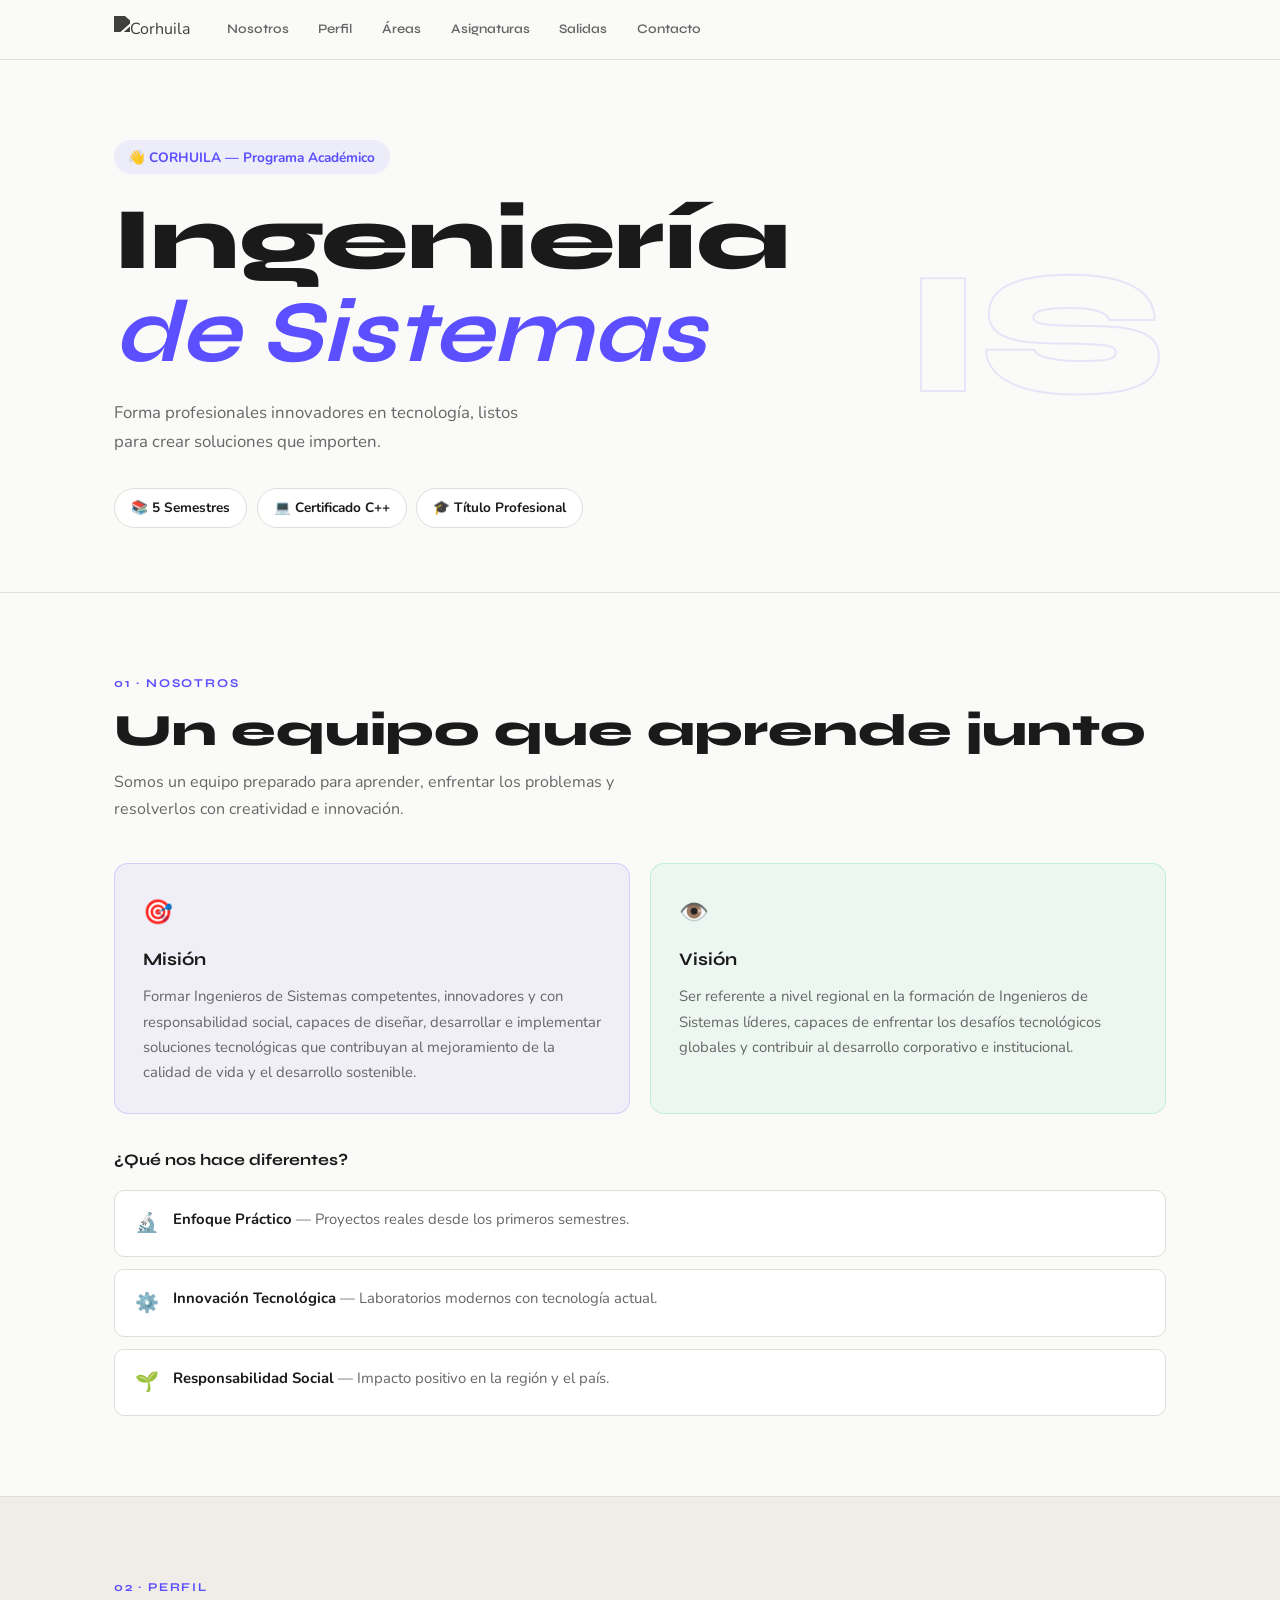
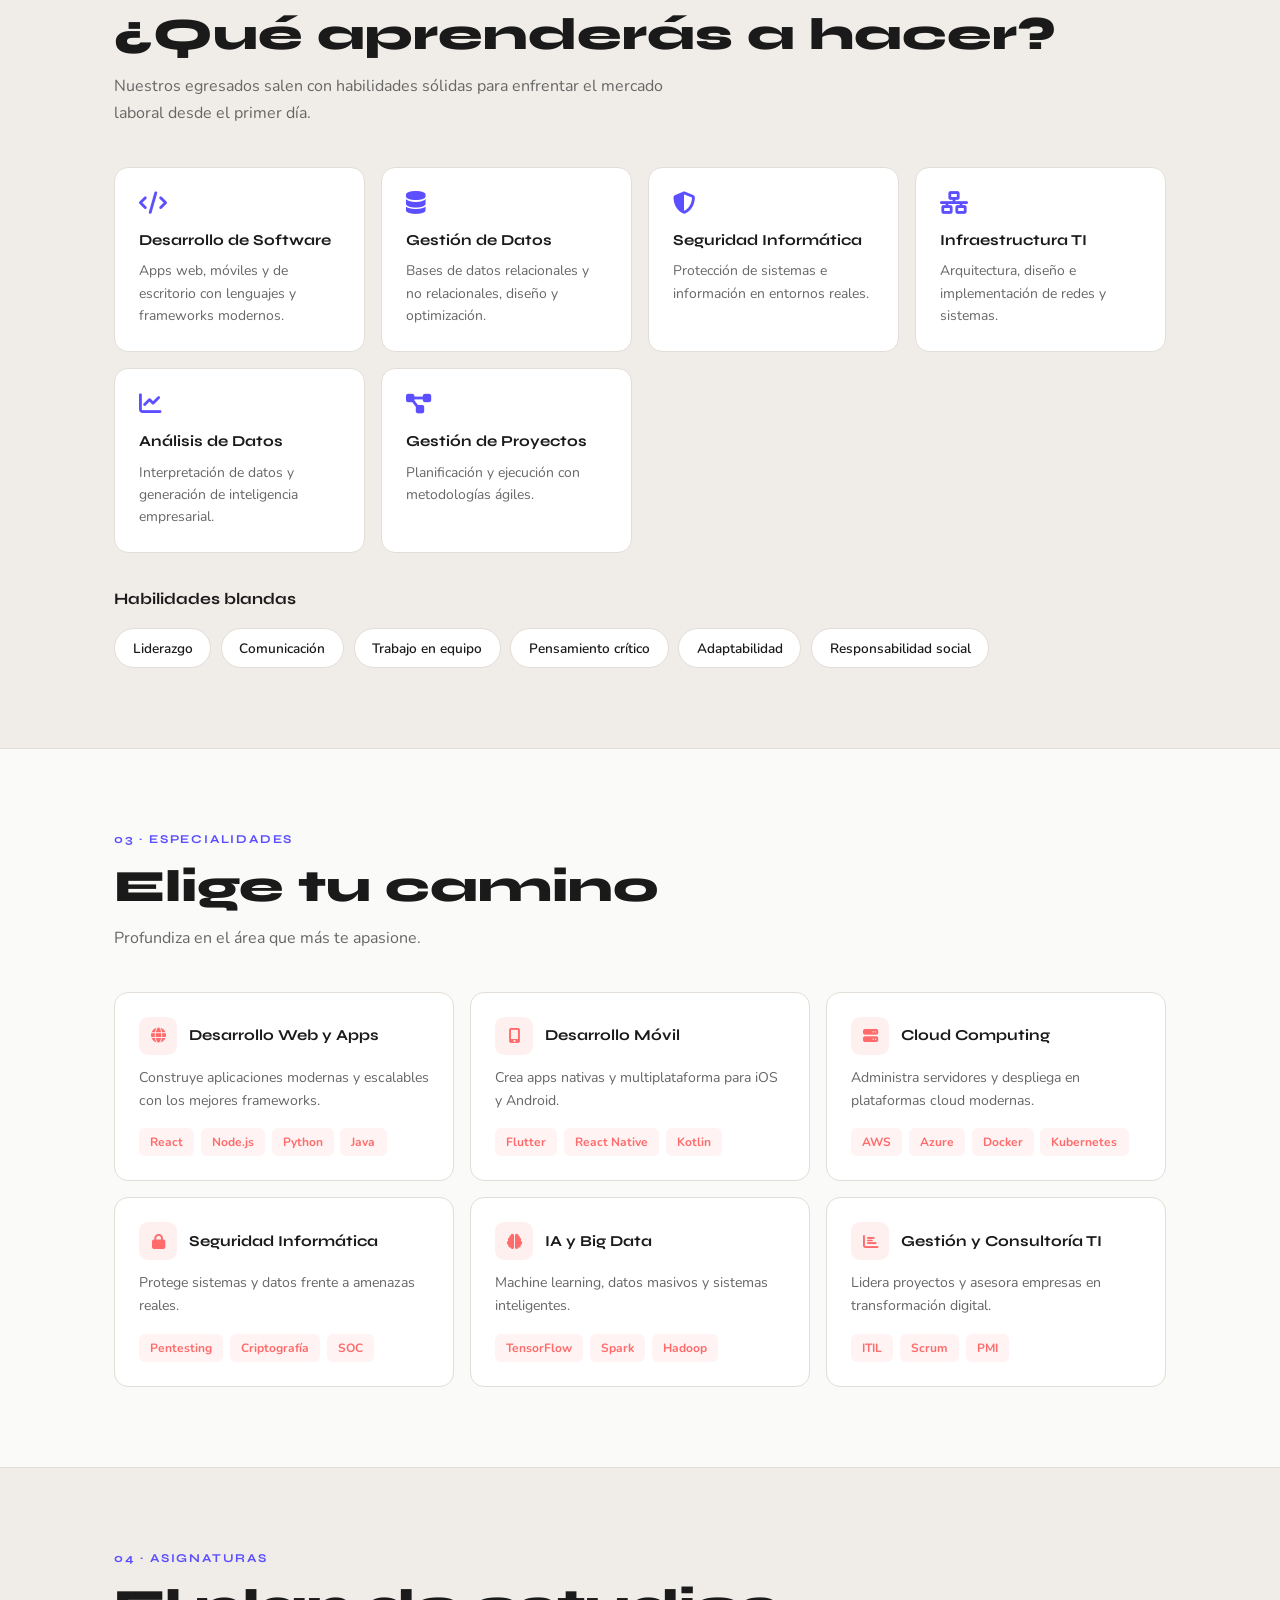
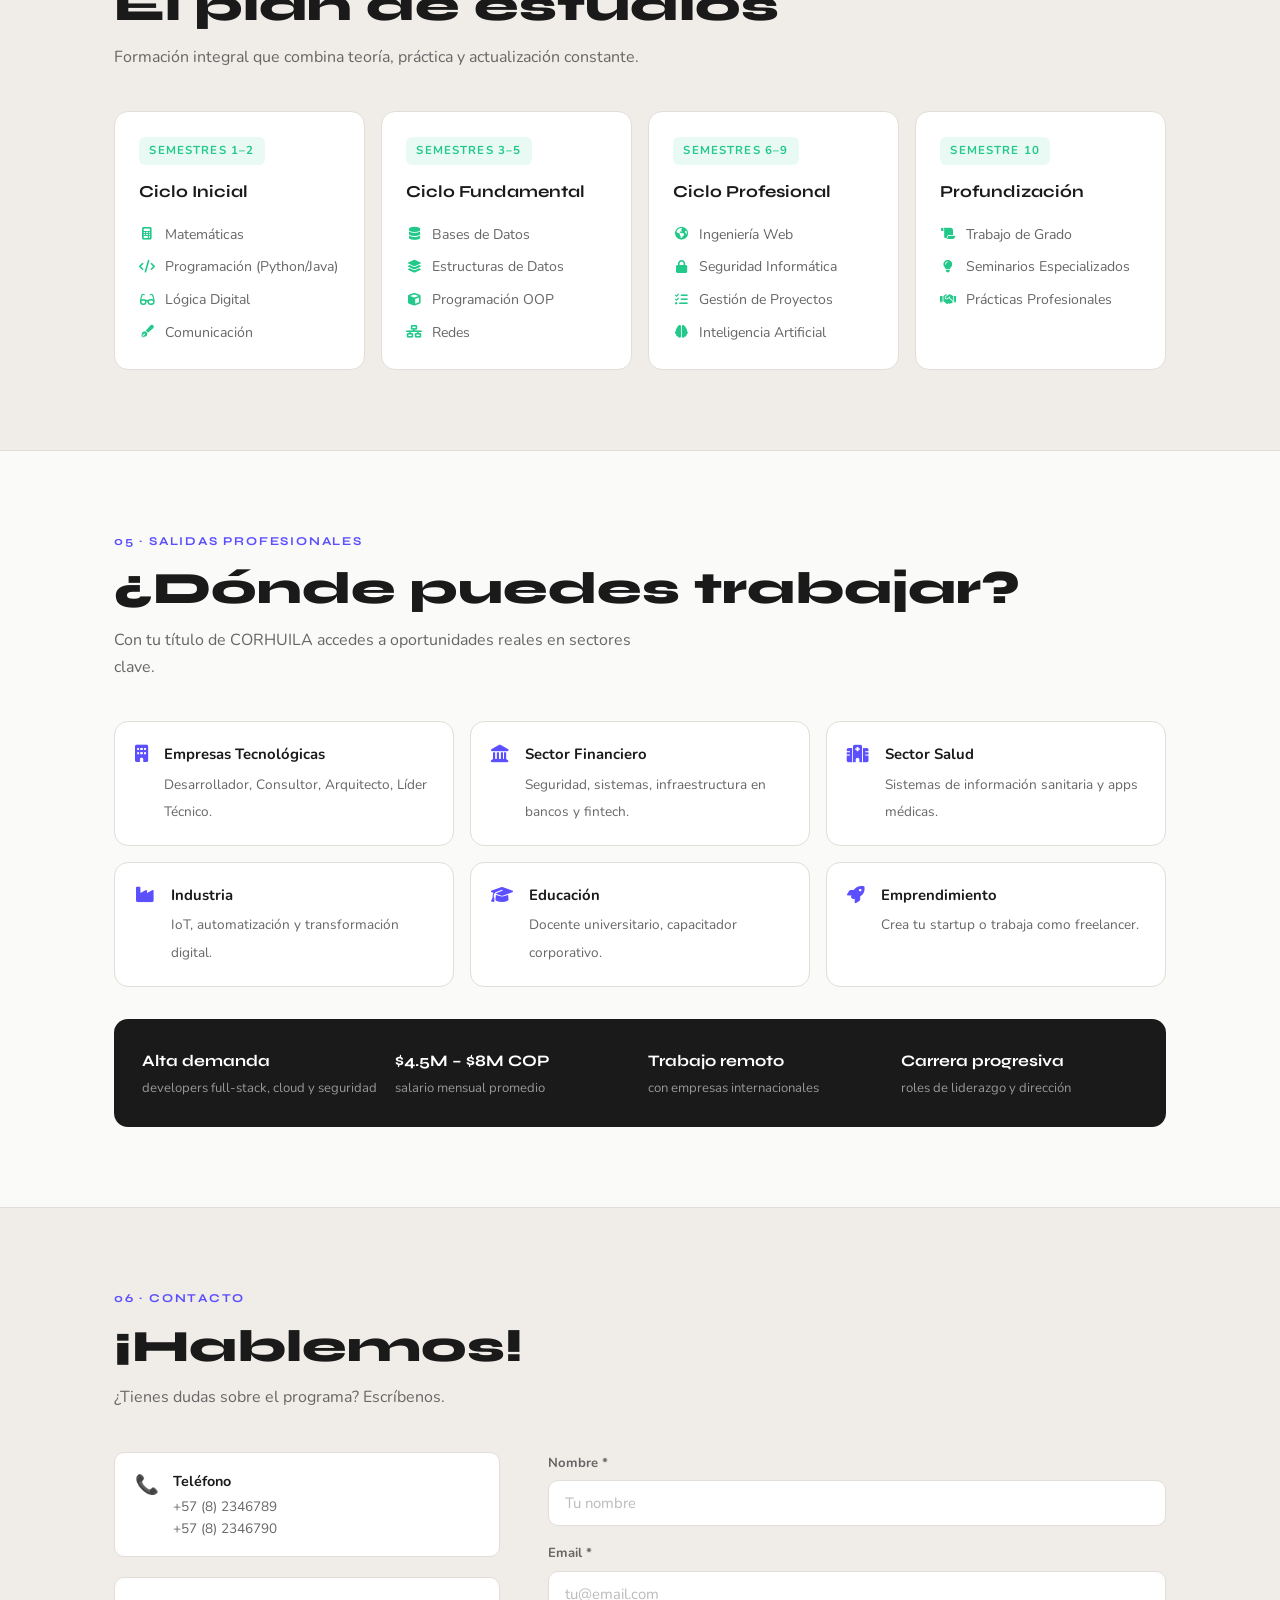
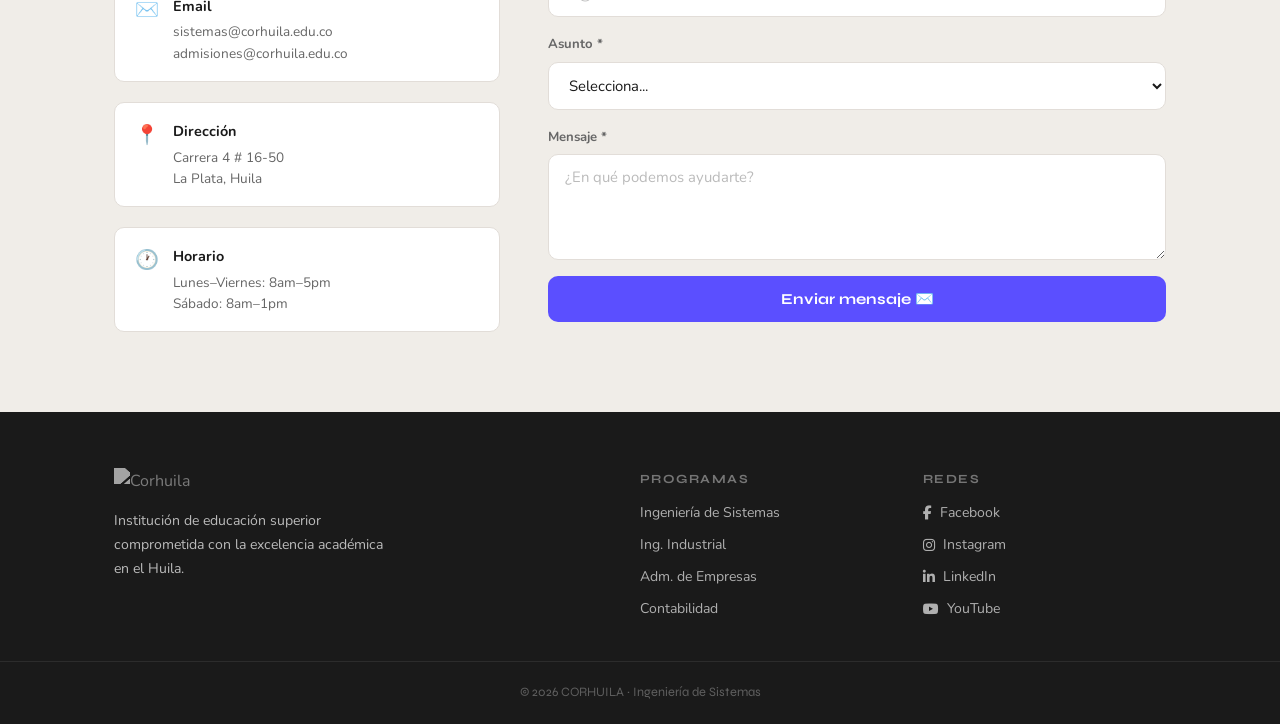
==== commit 1af22873: "Actualización de archivos" ====
--- a/Proyecto/index.html
+++ b/Proyecto/index.html
@@ -3,610 +3,351 @@
 <head>
     <meta charset="UTF-8">
     <meta name="viewport" content="width=device-width, initial-scale=1.0">
-    <title>Programa de Ingeniería de Sistemas | CORHUILA</title>
-    <link href="https://fonts.googleapis.com/css2?family=Roboto:wght@300;400;500;700&display=swap" rel="stylesheet">
+    <title>Ingeniería de Sistemas · CORHUILA</title>
+    <link href="https://fonts.googleapis.com/css2?family=Syne:wght@400;600;700;800&family=Nunito:ital,wght@0,400;0,500;0,700;1,400&display=swap" rel="stylesheet">
     <link href="https://cdnjs.cloudflare.com/ajax/libs/font-awesome/6.4.0/css/all.min.css" rel="stylesheet">
     <link rel="stylesheet" href="style.css">
 </head>
 <body>
-    <!-- Header -->
-    <header class="main-header">
-        <div class="top-bar">
-            <div class="container">
-                <div class="brand-container">
-                    <img src="https://raw.githubusercontent.com/code-corhuila/material-mineria-datos/b3725d694125ab35294ddfe415a327bc1445d32c/01-week/01-session/LOGO%20CORHUILA%20BLANCO%20PNG%20(2).png" alt="Logo Corhuila" class="logo-corhuila" style="max-width: 120px; height: auto; margin-bottom: 15px;">
-                    <h1 class="brand-name">
-                        <i class="fas fa-laptop-code"></i> Ingeniería de Sistemas
-                    </h1>
-                    <p class="brand-subtitle">Forma Profesionales Innovadores en Tecnología</p>
-                </div>
-            </div>
-        </div>
-        
-        <nav class="main-nav">
-            <ul>
-                <li><a href="#programa" class="nav-link">Programa</a></li>
-                <li><a href="#perfil" class="nav-link">Perfil</a></li>
-                <li><a href="#especialidades" class="nav-link">Especialidades</a></li>
-                <li><a href="#asignaturas" class="nav-link">Asignaturas</a></li>
-                <li><a href="#salidas" class="nav-link">Salidas Profesionales</a></li>
-                <li><a href="#contacto" class="nav-link">Contacto</a></li>
+
+    <!-- NAV -->
+    <nav class="topnav">
+        <div class="nav-inner">
+            <img src="https://raw.githubusercontent.com/code-corhuila/material-mineria-datos/b3725d694125ab35294ddfe415a327bc1445d32c/01-week/01-session/LOGO%20CORHUILA%20BLANCO%20PNG%20(2).png" alt="Corhuila" class="nav-logo">
+            <div class="nav-links" id="navLinks">
+                <a href="#nosotros">Nosotros</a>
+                <a href="#perfil">Perfil</a>
+                <a href="#areas">Áreas</a>
+                <a href="#asignaturas">Asignaturas</a>
+                <a href="#salidas">Salidas</a>
+                <a href="#contacto">Contacto</a>
+            </div>
+            <button class="burger" id="burger">&#9776;</button>
+        </div>
+    </nav>
+
+    <!-- HERO -->
+    <header class="hero">
+        <div class="hero-inner">
+            <p class="hero-tag">👋 CORHUILA — Programa Académico</p>
+            <h1>Ingeniería<br><em>de Sistemas</em></h1>
+            <p class="hero-desc">Forma profesionales innovadores en tecnología, listos para crear soluciones que importen.</p>
+            <div class="hero-badges">
+                <span>📚 5 Semestres</span>
+                <span>💻 Certificado C++</span>
+                <span>🎓 Título Profesional</span>
+            </div>
+        </div>
+        <div class="hero-deco">IS</div>
+    </header>
+
+    <!-- NOSOTROS -->
+    <section class="section" id="nosotros">
+        <div class="wrap">
+            <div class="sec-label">01 · Nosotros</div>
+            <h2>Un equipo que aprende junto</h2>
+            <p class="sec-desc">Somos un equipo preparado para aprender, enfrentar los problemas y resolverlos con creatividad e innovación.</p>
+
+            <div class="two-up">
+                <div class="box box-purple">
+                    <span class="box-icon">🎯</span>
+                    <h3>Misión</h3>
+                    <p>Formar Ingenieros de Sistemas competentes, innovadores y con responsabilidad social, capaces de diseñar, desarrollar e implementar soluciones tecnológicas que contribuyan al mejoramiento de la calidad de vida y el desarrollo sostenible.</p>
+                </div>
+                <div class="box box-green">
+                    <span class="box-icon">👁️</span>
+                    <h3>Visión</h3>
+                    <p>Ser referente a nivel regional en la formación de Ingenieros de Sistemas líderes, capaces de enfrentar los desafíos tecnológicos globales y contribuir al desarrollo corporativo e institucional.</p>
+                </div>
+            </div>
+
+            <h3 class="list-title">¿Qué nos hace diferentes?</h3>
+            <ul class="nice-list">
+                <li><span>🔬</span><div><strong>Enfoque Práctico</strong> — Proyectos reales desde los primeros semestres.</div></li>
+                <li><span>⚙️</span><div><strong>Innovación Tecnológica</strong> — Laboratorios modernos con tecnología actual.</div></li>
+                <li><span>🌱</span><div><strong>Responsabilidad Social</strong> — Impacto positivo en la región y el país.</div></li>
             </ul>
-        </nav>
-    </header>
-
-    <!-- Main Content -->
-    <main class="main-content">
-        <div class="container">
-
-            <!-- Section 1: ¿Qué es el Programa? -->
-            <section id="programa" class="section">
-                <h2 class="section-title">
-                    <i class="fas fa-graduation-cap"></i> Nosotros cómo equipo
-                </h2>
-                
-                <p>Somos un equipo preparado para enfrentar los problemas</p>
-
-                <h3 class="subsection-title">
-                    <i class="fas fa-star"></i> Información de nosotros
-                </h3>
-
-                <div class="cards-grid">
-                    <div class="card">
-                        <div class="card-icon"><i class="fas fa-book"></i></div>
-                        <h4 class="card-title">Semestre</h4>
-                        <p><strong>5 Semestres</strong><br>2 años y medio de formación integral</p>
-                    </div>
-                    <div class="card">
-                        <div class="card-icon"><i class="fas fa-list"></i></div>
-                        <h4 class="card-title">Certificado</h4>
-                        <p><strong>Certificados en C++</strong><br>Con capacidades en el lenguaje</p>
-                    </div>
-                    <div class="card">
-                        <div class="card-icon"><i class="fas fa-university"></i></div>
-                        <h4 class="card-title">Acreditación</h4>
-                        <p><strong>Registrada ante MINEDUCACIÓN</strong><br>Resolución oficial vigente</p>
-                    </div>
-                    <div class="card">
-                        <div class="card-icon"><i class="fas fa-certificate"></i></div>
-                        <h4 class="card-title">Título</h4>
-                        <p><strong>Ingeniero de Sistemas</strong><br>Profesional competitivo</p>
-                    </div>
-                </div>
-
-                <h3 class="subsection-title">Características Diferenciales</h3>
-                <ul class="content-list">
-                    <li><strong>Enfoque Práctico:</strong> Proyectos reales desde semestres iniciales.</li>
-                    <li><strong>Innovación Tecnológica:</strong> Laboratorios modernos con tecnología actual.</li>
-                    <li><strong>Docentes Calificados:</strong> Profesionales con experiencia industrial y académica.</li>
-                    <li><strong>Red de Egresados:</strong> Comunidad profesional activa y de alto desempeño.</li>
-                    <li><strong>Responsabilidad Social:</strong> Impacto positivo en la región y el país.</li>
-                </ul>
-
-                <h3 class="subsection-title">Misión del Programa</h3>
-                <div class="achievement-box">
-                    <h4><i class="fas fa-bullseye"></i> Misión</h4>
-                    <p>Formar Ingenieros de Sistemas competentes, innovadores y con responsabilidad social, capaces de diseñar, desarrollar e implementar soluciones tecnológicas que contribuyan al mejoramiento de la calidad de vida y el desarrollo sostenible de la región y el país.</p>
-                </div>
-
-                <h3 class="subsection-title">Visión del Programa</h3>
-                <div class="achievement-box" style="background: linear-gradient(135deg, #27ae60 0%, #229954 100%);">
-                    <h4><i class="fas fa-eye"></i> Visión</h4>
-                    <p>Ser referente a nivel regional en la formación de Ingenieros de Sistemas líderes, capaces de enfrentar los desafíos tecnológicos globales y contribuir al desarrollo corporativo e institucional mediante soluciones innovadoras y sostenibles.</p>
-                </div>
-            </section>
-
-            <!-- Section 2: Perfil del Egresado -->
-            <section id="perfil" class="section">
-                <h2 class="section-title">
-                    <i class="fas fa-user-tie"></i> Perfil del Egresado
-                </h2>
-
-                <p>Nuestros egresados son profesionales de alto nivel que poseen conocimientos, habilidades y actitudes para desempeñarse exitosamente en el mercado laboral actual y futuro.</p>
-
-                <h3 class="subsection-title">Competencias Técnicas</h3>
-
-                <div class="cards-grid">
-                    <div class="card" style="border-left: 4px solid var(--primary-color);">
-                        <div class="card-icon"><i class="fas fa-code"></i></div>
-                        <h4 class="card-title">Desarrollo de Software</h4>
-                        <p>Capacidad para desarrollar aplicaciones web, móviles y de escritorio utilizando lenguajes y frameworks modernos.</p>
-                    </div>
-                    <div class="card" style="border-left: 4px solid var(--secondary-color);">
-                        <div class="card-icon"><i class="fas fa-database"></i></div>
-                        <h4 class="card-title">Gestión de Datos</h4>
-                        <p>Competencia en diseño, administración e optimización de bases de datos relacionales y no relacionales.</p>
-                    </div>
-                    <div class="card" style="border-left: 4px solid var(--accent-color);">
-                        <div class="card-icon"><i class="fas fa-shield-alt"></i></div>
-                        <h4 class="card-title">Seguridad Informática</h4>
-                        <p>Capacidad para implementar medidas de seguridad y protección de información en sistemas tecnológicos.</p>
-                    </div>
-                    <div class="card" style="border-left: 4px solid var(--info-color);">
-                        <div class="card-icon"><i class="fas fa-network-wired"></i></div>
-                        <h4 class="card-title">Infraestructura TI</h4>
-                        <p>Competencia en arquitectura, diseño e implementación de infraestructuras de tecnología.</p>
-                    </div>
-                    <div class="card" style="border-left: 4px solid var(--success-color);">
-                        <div class="card-icon"><i class="fas fa-chart-line"></i></div>
-                        <h4 class="card-title">Análisis de Datos</h4>
-                        <p>Capacidad para analizar datos complejos y generar inteligencia empresarial.</p>
-                    </div>
-                    <div class="card" style="border-left: 4px solid var(--warning-color);">
-                        <div class="card-icon"><i class="fas fa-project-diagram"></i></div>
-                        <h4 class="card-title">Gestión de Proyectos</h4>
-                        <p>Competencia en planificación, ejecución y control de proyectos tecnológicos.</p>
-                    </div>
-                </div>
-
-                <h3 class="subsection-title">Competencias Blandas</h3>
-                <ul class="content-list">
-                    <li><strong>Liderazgo:</strong> Capacidad para guiar equipos de trabajo hacia objetivos comunes.</li>
-                    <li><strong>Comunicación:</strong> Habilidad para expresar ideas de forma clara y efectiva.</li>
-                    <li><strong>Trabajo en Equipo:</strong> Aptitud para colaborar y sinergia con otros profesionales.</li>
-                    <li><strong>Pensamiento Crítico:</strong> Capacidad de análisis y solución de problemas complejos.</li>
-                    <li><strong>Adaptabilidad:</strong> Flexibilidad ante cambios tecnológicos y del entorno.</li>
-                    <li><strong>Responsabilidad Social:</strong> Compromiso con el desarrollo sostenible.</li>
-                </ul>
-            </section>
-
-            <!-- Section 3: Especialidades -->
-            <section id="especialidades" class="section">
-                <h2 class="section-title">
-                    <i class="fas fa-compass"></i> Áreas de Especialización
-                </h2>
-
-                <p>Los estudiantes pueden profundizar en diferentes áreas según sus intereses y proyecto profesional:</p>
-
-                <div class="steps-container">
-                    <div class="step fade-in">
-                        <div class="step-number">1</div>
-                        <div class="step-content">
-                            <h3><i class="fas fa-globe"></i> Desarrollo Web y Aplicaciones</h3>
-                            <p>Especialización en tecnologías frontend y backend, frameworks modernos, y construcción de aplicaciones web escalables.</p>
-                            <p style="margin-top: 10px; color: #666;"><strong>Tecnologías:</strong> JavaScript, React, Angular, Node.js, Python, Java</p>
-                        </div>
-                    </div>
-
-                    <div class="step slide-in-left">
-                        <div class="step-number">2</div>
-                        <div class="step-content">
-                            <h3><i class="fas fa-mobile-alt"></i> Desarrollo Móvil</h3>
-                            <p>Formación en desarrollo de aplicaciones nativas y multiplataforma con las mejores prácticas del mercado.</p>
-                            <p style="margin-top: 10px; color: #666;"><strong>Tecnologías:</strong> Flutter, React Native, Kotlin, Swift</p>
-                        </div>
-                    </div>
-
-                    <div class="step slide-in-right">
-                        <div class="step-number">3</div>
-                        <div class="step-content">
-                            <h3><i class="fas fa-server"></i> Infraestructura y Cloud Computing</h3>
-                            <p>Especialización en administración de servidores, virtualización, y plataformas cloud modernas.</p>
-                            <p style="margin-top: 10px; color: #666;"><strong>Plataformas:</strong> AWS, Azure, Google Cloud, Docker, Kubernetes</p>
-                        </div>
-                    </div>
-
-                    <div class="step bounce" style="animation-delay: 0.2s;">
-                        <div class="step-number">4</div>
-                        <div class="step-content">
-                            <h3><i class="fas fa-lock"></i> Seguridad Informática</h3>
-                            <p>Formación en ciberseguridad, protección de datos, auditoría informática y cumplimiento normativo.</p>
-                            <p style="margin-top: 10px; color: #666;"><strong>Áreas:</strong> Pentesting, Cryptografía, SOC, Cumplimiento</p>
-                        </div>
-                    </div>
-
-                    <div class="step pulse">
-                        <div class="step-number">5</div>
-                        <div class="step-content">
-                            <h3><i class="fas fa-brain"></i> Inteligencia Artificial y Big Data</h3>
-                            <p>Especialización en machine learning, análisis de datos masivos y sistemas inteligentes.</p>
-                            <p style="margin-top: 10px; color: #666;"><strong>Tecnologías:</strong> Python, TensorFlow, Spark, Hadoop</p>
-                        </div>
-                    </div>
-
-                    <div class="step fade-in" style="animation-delay: 0.4s;">
-                        <div class="step-number">6</div>
-                        <div class="step-content">
-                            <h3><i class="fas fa-chart-bar"></i> Gestión y Consultoría TI</h3>
-                            <p>Formación en gobernanza informática, gestión de proyectos tecnológicos y consultoría empresarial.</p>
-                            <p style="margin-top: 10px; color: #666;"><strong>Metodologías:</strong> ITIL, COBIT, PMI, Scrum</p>
-                        </div>
-                    </div>
-                </div>
-            </section>
-
-            <!-- Section 4: Asignaturas Principales -->
-            <section id="asignaturas" class="section">
-                <h2 class="section-title">
-                    <i class="fas fa-book-open"></i> Asignaturas Principales
-                </h2>
-
-                <p>El currículo está diseñado para proporcionar una formación integral combinando teoría, práctica y actualización tecnológica constante.</p>
-
-                <h3 class="subsection-title">Ciclo de Formación Inicial (Primeros 2 Semestres)</h3>
-                <div class="cards-grid">
-                    <div class="card">
-                        <div class="card-icon"><i class="fas fa-calculator"></i></div>
-                        <h4 class="card-title">Matemáticas</h4>
-                        <p>Cálculo diferencial e integral, álgebra lineal y geometría aplicada a sistemas.</p>
-                    </div>
-                    <div class="card">
-                        <div class="card-icon"><i class="fas fa-code"></i></div>
-                        <h4 class="card-title">Programación</h4>
-                        <p>Introducción a la programación con lenguajes fundamentales como Python y Java.</p>
-                    </div>
-                    <div class="card">
-                        <div class="card-icon"><i class="fas fa-glasses"></i></div>
-                        <h4 class="card-title">Lógica Digital</h4>
-                        <p>Conceptos fundamentales de sistemas numéricos y lógica computacional.</p>
-                    </div>
-                    <div class="card">
-                        <div class="card-icon"><i class="fas fa-pen-fancy"></i></div>
-                        <h4 class="card-title">Comunicación</h4>
-                        <p>Desarrollo de habilidades de comunicación académica y profesional.</p>
-                    </div>
-                </div>
-
-                <h3 class="subsection-title">Ciclo Fundamental (Semestres 3-5)</h3>
-                <div class="cards-grid">
-                    <div class="card">
-                        <div class="card-icon"><i class="fas fa-database"></i></div>
-                        <h4 class="card-title">Bases de Datos</h4>
-                        <p>Diseño, modelado e implementación de bases de datos relacionales y no relacionales.</p>
-                    </div>
-                    <div class="card">
-                        <div class="card-icon"><i class="fas fa-layer-group"></i></div>
-                        <h4 class="card-title">Estructuras de Datos</h4>
-                        <p>Análisis de algoritmos y estructuras de datos fundamentales.</p>
-                    </div>
-                    <div class="card">
-                        <div class="card-icon"><i class="fas fa-cube"></i></div>
-                        <h4 class="card-title">Programación OOP</h4>
-                        <p>Programación orientada a objetos y patrones de diseño.</p>
-                    </div>
-                    <div class="card">
-                        <div class="card-icon"><i class="fas fa-network-wired"></i></div>
-                        <h4 class="card-title">Redes de Computadores</h4>
-                        <p>Conceptos de redes TCP/IP, protocolos y arquitecturas de red.</p>
-                    </div>
-                </div>
-
-                <h3 class="subsection-title">Ciclo Profesional (Semestres 6-9)</h3>
-                <div class="cards-grid">
-                    <div class="card">
-                        <div class="card-icon"><i class="fas fa-globe-americas"></i></div>
-                        <h4 class="card-title">Ingeniería Web</h4>
-                        <p>Desarrollo full-stack con frameworks modernos y buenas prácticas.</p>
-                    </div>
-                    <div class="card">
-                        <div class="card-icon"><i class="fas fa-lock"></i></div>
-                        <h4 class="card-title">Seguridad Informática</h4>
-                        <p>Ciberseguridad, encriptación y protección de sistemas.</p>
-                    </div>
-                    <div class="card">
-                        <div class="card-icon"><i class="fas fa-tasks"></i></div>
-                        <h4 class="card-title">Gestión de Proyectos</h4>
-                        <p>Metodologías ágiles, SCRUM, Kanban y gestión de recursos.</p>
-                    </div>
-                    <div class="card">
-                        <div class="card-icon"><i class="fas fa-brain"></i></div>
-                        <h4 class="card-title">Inteligencia Artificial</h4>
-                        <p>Conceptos de IA, machine learning y sistemas inteligentes.</p>
-                    </div>
-                </div>
-
-                <h3 class="subsection-title">Ciclo de Profundización (Semestre 10)</h3>
-                <div class="cards-grid">
-                    <div class="card">
-                        <div class="card-icon"><i class="fas fa-scroll"></i></div>
-                        <h4 class="card-title">Trabajo de Grado</h4>
-                        <p>Proyecto integrador que aplica todo el conocimiento adquirido a una solución real.</p>
-                    </div>
-                    <div class="card">
-                        <div class="card-icon"><i class="fas fa-lightbulb"></i></div>
-                        <h4 class="card-title">Seminarios Especializados</h4>
-                        <p>Cursos optativos en áreas emergentes según tendencias tecnológicas.</p>
-                    </div>
-                    <div class="card">
-                        <div class="card-icon"><i class="fas fa-handshake"></i></div>
-                        <h4 class="card-title">Prácticas Profesionales</h4>
-                        <p>Experiencia laboral en empresas del sector de tecnología.</p>
-                    </div>
-                </div>
-            </section>
-
-            <!-- Section 5: Salidas Profesionales -->
-            <section id="salidas" class="section">
-                <h2 class="section-title">
-                    <i class="fas fa-rocket"></i> Salidas Profesionales
-                </h2>
-
-                <p>Con un título en Ingeniería de Sistemas de CORHUILA, accedes a múltiples oportunidades laborales en sectores estratégicos de la economía.</p>
-
-                <h3 class="subsection-title">Opciones de Carrera</h3>
-                <div class="cards-grid">
-                    <div class="card" style="border-left: 4px solid var(--info-color);">
-                        <div class="card-icon"><i class="fas fa-building"></i></div>
-                        <h4 class="card-title">Empresas Tecnológicas</h4>
-                        <p>Desarrollador, Consultor, Arquitecto de Software, Líder Técnico en empresas como Google, Microsoft, Amazon.</p>
-                    </div>
-                    <div class="card" style="border-left: 4px solid var(--success-color);">
-                        <div class="card-icon"><i class="fas fa-bank"></i></div>
-                        <h4 class="card-title">Sector Financiero</h4>
-                        <p>Especialista en Seguridad, Consultor de Sistemas, Analista de Infraestructura en bancos y fintech.</p>
-                    </div>
-                    <div class="card" style="border-left: 4px solid var(--warning-color);">
-                        <div class="card-icon"><i class="fas fa-hospital"></i></div>
-                        <h4 class="card-title">Sector Salud</h4>
-                        <p>Especialista en Sistemas de Información Sanitaria, Desarrollador de aplicaciones médicas.</p>
-                    </div>
-                    <div class="card" style="border-left: 4px solid var(--accent-color);">
-                        <div class="card-icon"><i class="fas fa-industries"></i></div>
-                        <h4 class="card-title">Industria y Manufactura</h4>
-                        <p>Sistemas de Control, IoT, Automatización, Transformación Digital.</p>
-                    </div>
-                    <div class="card" style="border-left: 4px solid var(--primary-color);">
-                        <div class="card-icon"><i class="fas fa-graduation-cap"></i></div>
-                        <h4 class="card-title">Educación</h4>
-                        <p>Docente Universitario, Capacitador Corporativo, Diseñador Instruccional.</p>
-                    </div>
-                    <div class="card" style="border-left: 4px solid var(--secondary-color);">
-                        <div class="card-icon"><i class="fas fa-briefcase"></i></div>
-                        <h4 class="card-title">Emprendimiento</h4>
-                        <p>Fundador de Startups, Empresario Tecnológico, Freelancer profesional.</p>
-                    </div>
-                </div>
-
-                <h3 class="subsection-title">Mercado Laboral Actual</h3>
-                <div style="background-color: var(--light-bg); padding: 30px; border-radius: 8px; margin: 20px 0;">
-                    <div style="display: grid; grid-template-columns: repeat(auto-fit, minmax(250px, 1fr)); gap: 20px;">
-                        <div style="padding: 15px; background: white; border-radius: 4px; border-left: 4px solid var(--info-color);">
-                            <h5 style="color: var(--info-color); margin-bottom: 10px;">
-                                <i class="fas fa-chart-line"></i> Demanda Laboral
-                            </h5>
-                            <p><strong>Alta Demanda</strong><br>Especialmente en desarrolladores full-stack, especialistas en nube y seguridad.</p>
-                        </div>
-
-                        <div style="padding: 15px; background: white; border-radius: 4px; border-left: 4px solid var(--success-color);">
-                            <h5 style="color: var(--success-color); margin-bottom: 10px;">
-                                <i class="fas fa-coins"></i> Salario Promedio
-                            </h5>
-                            <p><strong>$4,500,000 - $8,000,000 COP</strong><br>Mensual. Según experiencia y especialidad.</p>
-                        </div>
-
-                        <div style="padding: 15px; background: white; border-radius: 4px; border-left: 4px solid var(--warning-color);">
-                            <h5 style="color: var(--warning-color); margin-bottom: 10px;">
-                                <i class="fas fa-globe"></i> Oportunidades Globales
-                            </h5>
-                            <p><strong>Trabajo Remoto</strong><br>Múltiples oportunidades laborales con empresas internacionales.</p>
-                        </div>
-
-                        <div style="padding: 15px; background: white; border-radius: 4px; border-left: 4px solid var(--accent-color);">
-                            <h5 style="color: var(--accent-color); margin-bottom: 10px;">
-                                <i class="fas fa-trending-up"></i> Crecimiento
-                            </h5>
-                            <p><strong>Carrera Progresiva</strong><br>Posibilidades de ascenso a roles de liderazgo y dirección.</p>
-                        </div>
-                    </div>
-                </div>
-            </section>
-
-            <!-- Section 6: Contacto -->
-            <section id="contacto" class="section">
-                <h2 class="section-title">
-                    <i class="fas fa-envelope"></i> Contacta con Nosotros
-                </h2>
-
-                <p>¿Te interesa conocer más sobre nuestro programa? ¡Contáctanos y resolvemos tus dudas!</p>
-
-                <div style="display: grid; grid-template-columns: 1fr 1fr; gap: 30px; margin: 30px 0;">
-                    <div>
-                        <h4 style="color: var(--primary-color); margin-bottom: 20px;">Información de Contacto</h4>
-                        
-                        <div style="margin-bottom: 20px;">
-                            <h5 style="color: var(--secondary-color); margin-bottom: 8px;">
-                                <i class="fas fa-phone"></i> Teléfono
-                            </h5>
-                            <p>+57 (8) 2346789<br>+57 (8) 2346790</p>
-                        </div>
-
-                        <div style="margin-bottom: 20px;">
-                            <h5 style="color: var(--secondary-color); margin-bottom: 8px;">
-                                <i class="fas fa-envelope"></i> Email
-                            </h5>
-                            <p>sistemas@corhuila.edu.co<br>admisiones@corhuila.edu.co</p>
-                        </div>
-
-                        <div style="margin-bottom: 20px;">
-                            <h5 style="color: var(--secondary-color); margin-bottom: 8px;">
-                                <i class="fas fa-map-marker-alt"></i> Ubicación
-                            </h5>
-                            <p>Carrera 4 # 16-50<br>La Plata, Huila<br>Colombia</p>
-                        </div>
-
-                        <div style="margin-bottom: 20px;">
-                            <h5 style="color: var(--secondary-color); margin-bottom: 8px;">
-                                <i class="fas fa-clock"></i> Horario
-                            </h5>
-                            <p>Lunes a Viernes: 8:00 AM - 5:00 PM<br>Sábado: 8:00 AM - 1:00 PM</p>
-                        </div>
-                    </div>
-
-                    <div>
-                        <h4 style="color: var(--primary-color); margin-bottom: 20px;">Envíanos un Mensaje</h4>
-                        <form id="contacto-form" style="background-color: var(--light-bg); padding: 20px; border-radius: 8px;">
-                            <div class="form-group">
-                                <label for="nombre-contacto">Nombre Completo *</label>
-                                <input type="text" id="nombre-contacto" name="nombre" placeholder="Tu nombre" required>
-                            </div>
-
-                            <div class="form-group">
-                                <label for="email-contacto">Email *</label>
-                                <input type="email" id="email-contacto" name="email" placeholder="tu@email.com" required>
-                            </div>
-
-                            <div class="form-group">
-                                <label for="asunto-contacto">Asunto *</label>
-                                <select id="asunto-contacto" name="asunto" required>
-                                    <option value="">Selecciona un asunto</option>
-                                    <option value="info">Información del programa</option>
-                                    <option value="admision">Proceso de admisión</option>
-                                    <option value="becas">Becas y financiamiento</option>
-                                    <option value="otro">Otro</option>
-                                </select>
-                            </div>
-
-                            <div class="form-group">
-                                <label for="mensaje-contacto">Mensaje *</label>
-                                <textarea id="mensaje-contacto" name="mensaje" rows="4" placeholder="Cuéntanos cómo podemos ayudarte..." required></textarea>
-                            </div>
-
-                            <button type="submit" class="btn" style="width: 100%;">
-                                <i class="fas fa-paper-plane"></i> Enviar Mensaje
-                            </button>
-                        </form>
-                        <div id="contacto-mensaje" style="display: none; background-color: #d4edda; border: 1px solid #c3e6cb; color: #155724; padding: 15px; border-radius: 4px; margin-top: 15px;">
-                            <i class="fas fa-check-circle"></i> ¡Gracias por tu mensaje! Nos pondremos en contacto pronto.
-                        </div>
-                    </div>
-                </div>
-            </section>
-
-        </div>
-    </main>
-
-    <!-- Footer -->
+        </div>
+    </section>
+
+    <!-- PERFIL -->
+    <section class="section bg-soft" id="perfil">
+        <div class="wrap">
+            <div class="sec-label">02 · Perfil</div>
+            <h2>¿Qué aprenderás a hacer?</h2>
+            <p class="sec-desc">Nuestros egresados salen con habilidades sólidas para enfrentar el mercado laboral desde el primer día.</p>
+
+            <div class="skill-grid">
+                <div class="skill-tile">
+                    <i class="fas fa-code"></i>
+                    <h4>Desarrollo de Software</h4>
+                    <p>Apps web, móviles y de escritorio con lenguajes y frameworks modernos.</p>
+                </div>
+                <div class="skill-tile">
+                    <i class="fas fa-database"></i>
+                    <h4>Gestión de Datos</h4>
+                    <p>Bases de datos relacionales y no relacionales, diseño y optimización.</p>
+                </div>
+                <div class="skill-tile">
+                    <i class="fas fa-shield-alt"></i>
+                    <h4>Seguridad Informática</h4>
+                    <p>Protección de sistemas e información en entornos reales.</p>
+                </div>
+                <div class="skill-tile">
+                    <i class="fas fa-network-wired"></i>
+                    <h4>Infraestructura TI</h4>
+                    <p>Arquitectura, diseño e implementación de redes y sistemas.</p>
+                </div>
+                <div class="skill-tile">
+                    <i class="fas fa-chart-line"></i>
+                    <h4>Análisis de Datos</h4>
+                    <p>Interpretación de datos y generación de inteligencia empresarial.</p>
+                </div>
+                <div class="skill-tile">
+                    <i class="fas fa-project-diagram"></i>
+                    <h4>Gestión de Proyectos</h4>
+                    <p>Planificación y ejecución con metodologías ágiles.</p>
+                </div>
+            </div>
+
+            <h3 class="list-title">Habilidades blandas</h3>
+            <div class="tag-cloud">
+                <span>Liderazgo</span>
+                <span>Comunicación</span>
+                <span>Trabajo en equipo</span>
+                <span>Pensamiento crítico</span>
+                <span>Adaptabilidad</span>
+                <span>Responsabilidad social</span>
+            </div>
+        </div>
+    </section>
+
+    <!-- ÁREAS -->
+    <section class="section" id="areas">
+        <div class="wrap">
+            <div class="sec-label">03 · Especialidades</div>
+            <h2>Elige tu camino</h2>
+            <p class="sec-desc">Profundiza en el área que más te apasione.</p>
+
+            <div class="area-cards">
+                <div class="area-card">
+                    <div class="ac-head"><i class="fas fa-globe"></i><h4>Desarrollo Web y Apps</h4></div>
+                    <p>Construye aplicaciones modernas y escalables con los mejores frameworks.</p>
+                    <div class="ac-tags"><span>React</span><span>Node.js</span><span>Python</span><span>Java</span></div>
+                </div>
+                <div class="area-card">
+                    <div class="ac-head"><i class="fas fa-mobile-alt"></i><h4>Desarrollo Móvil</h4></div>
+                    <p>Crea apps nativas y multiplataforma para iOS y Android.</p>
+                    <div class="ac-tags"><span>Flutter</span><span>React Native</span><span>Kotlin</span></div>
+                </div>
+                <div class="area-card">
+                    <div class="ac-head"><i class="fas fa-server"></i><h4>Cloud Computing</h4></div>
+                    <p>Administra servidores y despliega en plataformas cloud modernas.</p>
+                    <div class="ac-tags"><span>AWS</span><span>Azure</span><span>Docker</span><span>Kubernetes</span></div>
+                </div>
+                <div class="area-card">
+                    <div class="ac-head"><i class="fas fa-lock"></i><h4>Seguridad Informática</h4></div>
+                    <p>Protege sistemas y datos frente a amenazas reales.</p>
+                    <div class="ac-tags"><span>Pentesting</span><span>Criptografía</span><span>SOC</span></div>
+                </div>
+                <div class="area-card">
+                    <div class="ac-head"><i class="fas fa-brain"></i><h4>IA y Big Data</h4></div>
+                    <p>Machine learning, datos masivos y sistemas inteligentes.</p>
+                    <div class="ac-tags"><span>TensorFlow</span><span>Spark</span><span>Hadoop</span></div>
+                </div>
+                <div class="area-card">
+                    <div class="ac-head"><i class="fas fa-chart-bar"></i><h4>Gestión y Consultoría TI</h4></div>
+                    <p>Lidera proyectos y asesora empresas en transformación digital.</p>
+                    <div class="ac-tags"><span>ITIL</span><span>Scrum</span><span>PMI</span></div>
+                </div>
+            </div>
+        </div>
+    </section>
+
+    <!-- ASIGNATURAS -->
+    <section class="section bg-soft" id="asignaturas">
+        <div class="wrap">
+            <div class="sec-label">04 · Asignaturas</div>
+            <h2>El plan de estudios</h2>
+            <p class="sec-desc">Formación integral que combina teoría, práctica y actualización constante.</p>
+
+            <div class="plan-grid">
+                <div class="plan-block">
+                    <div class="pb-tag">Semestres 1–2</div>
+                    <h3>Ciclo Inicial</h3>
+                    <ul>
+                        <li><i class="fas fa-calculator"></i> Matemáticas</li>
+                        <li><i class="fas fa-code"></i> Programación (Python/Java)</li>
+                        <li><i class="fas fa-glasses"></i> Lógica Digital</li>
+                        <li><i class="fas fa-pen-fancy"></i> Comunicación</li>
+                    </ul>
+                </div>
+                <div class="plan-block">
+                    <div class="pb-tag">Semestres 3–5</div>
+                    <h3>Ciclo Fundamental</h3>
+                    <ul>
+                        <li><i class="fas fa-database"></i> Bases de Datos</li>
+                        <li><i class="fas fa-layer-group"></i> Estructuras de Datos</li>
+                        <li><i class="fas fa-cube"></i> Programación OOP</li>
+                        <li><i class="fas fa-network-wired"></i> Redes</li>
+                    </ul>
+                </div>
+                <div class="plan-block">
+                    <div class="pb-tag">Semestres 6–9</div>
+                    <h3>Ciclo Profesional</h3>
+                    <ul>
+                        <li><i class="fas fa-globe-americas"></i> Ingeniería Web</li>
+                        <li><i class="fas fa-lock"></i> Seguridad Informática</li>
+                        <li><i class="fas fa-tasks"></i> Gestión de Proyectos</li>
+                        <li><i class="fas fa-brain"></i> Inteligencia Artificial</li>
+                    </ul>
+                </div>
+                <div class="plan-block">
+                    <div class="pb-tag">Semestre 10</div>
+                    <h3>Profundización</h3>
+                    <ul>
+                        <li><i class="fas fa-scroll"></i> Trabajo de Grado</li>
+                        <li><i class="fas fa-lightbulb"></i> Seminarios Especializados</li>
+                        <li><i class="fas fa-handshake"></i> Prácticas Profesionales</li>
+                    </ul>
+                </div>
+            </div>
+        </div>
+    </section>
+
+    <!-- SALIDAS -->
+    <section class="section" id="salidas">
+        <div class="wrap">
+            <div class="sec-label">05 · Salidas Profesionales</div>
+            <h2>¿Dónde puedes trabajar?</h2>
+            <p class="sec-desc">Con tu título de CORHUILA accedes a oportunidades reales en sectores clave.</p>
+
+            <div class="career-row">
+                <div class="career-item"><i class="fas fa-building"></i><div><strong>Empresas Tecnológicas</strong><span>Desarrollador, Consultor, Arquitecto, Líder Técnico.</span></div></div>
+                <div class="career-item"><i class="fas fa-landmark"></i><div><strong>Sector Financiero</strong><span>Seguridad, sistemas, infraestructura en bancos y fintech.</span></div></div>
+                <div class="career-item"><i class="fas fa-hospital"></i><div><strong>Sector Salud</strong><span>Sistemas de información sanitaria y apps médicas.</span></div></div>
+                <div class="career-item"><i class="fas fa-industry"></i><div><strong>Industria</strong><span>IoT, automatización y transformación digital.</span></div></div>
+                <div class="career-item"><i class="fas fa-graduation-cap"></i><div><strong>Educación</strong><span>Docente universitario, capacitador corporativo.</span></div></div>
+                <div class="career-item"><i class="fas fa-rocket"></i><div><strong>Emprendimiento</strong><span>Crea tu startup o trabaja como freelancer.</span></div></div>
+            </div>
+
+            <div class="stat-row">
+                <div class="stat"><strong>Alta demanda</strong><span>developers full-stack, cloud y seguridad</span></div>
+                <div class="stat"><strong>$4.5M – $8M COP</strong><span>salario mensual promedio</span></div>
+                <div class="stat"><strong>Trabajo remoto</strong><span>con empresas internacionales</span></div>
+                <div class="stat"><strong>Carrera progresiva</strong><span>roles de liderazgo y dirección</span></div>
+            </div>
+        </div>
+    </section>
+
+    <!-- CONTACTO -->
+    <section class="section bg-soft" id="contacto">
+        <div class="wrap">
+            <div class="sec-label">06 · Contacto</div>
+            <h2>¡Hablemos!</h2>
+            <p class="sec-desc">¿Tienes dudas sobre el programa? Escríbenos.</p>
+
+            <div class="contact-wrap">
+                <div class="contact-info">
+                    <div class="ci"><span>📞</span><div><strong>Teléfono</strong><p>+57 (8) 2346789<br>+57 (8) 2346790</p></div></div>
+                    <div class="ci"><span>✉️</span><div><strong>Email</strong><p>sistemas@corhuila.edu.co<br>admisiones@corhuila.edu.co</p></div></div>
+                    <div class="ci"><span>📍</span><div><strong>Dirección</strong><p>Carrera 4 # 16-50<br>La Plata, Huila</p></div></div>
+                    <div class="ci"><span>🕐</span><div><strong>Horario</strong><p>Lunes–Viernes: 8am–5pm<br>Sábado: 8am–1pm</p></div></div>
+                </div>
+
+                <form id="contacto-form" class="cform">
+                    <div class="fg">
+                        <label>Nombre *</label>
+                        <input type="text" id="nombre-contacto" placeholder="Tu nombre" required>
+                    </div>
+                    <div class="fg">
+                        <label>Email *</label>
+                        <input type="email" id="email-contacto" placeholder="tu@email.com" required>
+                    </div>
+                    <div class="fg">
+                        <label>Asunto *</label>
+                        <select id="asunto-contacto" required>
+                            <option value="">Selecciona...</option>
+                            <option>Información del programa</option>
+                            <option>Proceso de admisión</option>
+                            <option>Becas y financiamiento</option>
+                            <option>Otro</option>
+                        </select>
+                    </div>
+                    <div class="fg">
+                        <label>Mensaje *</label>
+                        <textarea id="mensaje-contacto" rows="4" placeholder="¿En qué podemos ayudarte?" required></textarea>
+                    </div>
+                    <button type="submit">Enviar mensaje ✉️</button>
+                    <div id="contacto-mensaje" class="form-ok" style="display:none">
+                        ✅ ¡Gracias! Te escribiremos pronto.
+                    </div>
+                </form>
+            </div>
+        </div>
+    </section>
+
+    <!-- FOOTER -->
     <footer class="footer">
-        <div class="container">
-            <div class="footer-content">
-                <div class="footer-section">
-                    <h3><i class="fas fa-university"></i> Sobre CORHUILA</h3>
-                    <p>CORHUILA es una institución de educación superior comprometida con la excelencia académica y la formación de profesionales líderes en la región del Huila.</p>
-                </div>
-                <div class="footer-section">
-                    <h3>Programas Académicos</h3>
-                    <ul>
-                        <li><a href="#">Ingeniería de Sistemas</a></li>
-                        <li><a href="#">Ingeniería Industrial</a></li>
-                        <li><a href="#">Administración de Empresas</a></li>
-                        <li><a href="#">Contabilidad</a></li>
-                    </ul>
-                </div>
-                <div class="footer-section">
-                    <h3>Enlaces Útiles</h3>
-                    <ul>
-                        <li><a href="#programa">Información del Programa</a></li>
-                        <li><a href="#perfil">Perfil del Egresado</a></li>
-                        <li><a href="#salidas">Salidas Profesionales</a></li>
-                        <li><a href="#contacto">Contacto</a></li>
-                    </ul>
-                </div>
-                <div class="footer-section">
-                    <h3>Síguenos</h3>
-                    <ul>
-                        <li><a href="https://www.facebook.com/corhuila" target="_blank"><i class="fab fa-facebook"></i> Facebook</a></li>
-                        <li><a href="https://www.instagram.com/corhuila" target="_blank"><i class="fab fa-instagram"></i> Instagram</a></li>
-                        <li><a href="https://www.linkedin.com/school/corhuila" target="_blank"><i class="fab fa-linkedin"></i> LinkedIn</a></li>
-                        <li><a href="https://www.youtube.com/corhuila" target="_blank"><i class="fab fa-youtube"></i> YouTube</a></li>
-                    </ul>
-                </div>
-            </div>
-            <div class="footer-bottom">
-                <p>&copy; 2026 CORHUILA - Programa de Ingeniería de Sistemas. Todos los derechos reservados.</p>
-            </div>
-        </div>
+        <div class="wrap footer-inner">
+            <div class="ft-about">
+                <img src="https://raw.githubusercontent.com/code-corhuila/material-mineria-datos/b3725d694125ab35294ddfe415a327bc1445d32c/01-week/01-session/LOGO%20CORHUILA%20BLANCO%20PNG%20(2).png" alt="Corhuila">
+                <p>Institución de educación superior comprometida con la excelencia académica en el Huila.</p>
+            </div>
+            <div class="ft-links">
+                <strong>Programas</strong>
+                <a href="#">Ingeniería de Sistemas</a>
+                <a href="#">Ing. Industrial</a>
+                <a href="#">Adm. de Empresas</a>
+                <a href="#">Contabilidad</a>
+            </div>
+            <div class="ft-links">
+                <strong>Redes</strong>
+                <a href="https://www.facebook.com/corhuila" target="_blank"><i class="fab fa-facebook-f"></i> Facebook</a>
+                <a href="https://www.instagram.com/corhuila" target="_blank"><i class="fab fa-instagram"></i> Instagram</a>
+                <a href="https://www.linkedin.com/school/corhuila" target="_blank"><i class="fab fa-linkedin-in"></i> LinkedIn</a>
+                <a href="https://www.youtube.com/corhuila" target="_blank"><i class="fab fa-youtube"></i> YouTube</a>
+            </div>
+        </div>
+        <div class="ft-bottom">© 2026 CORHUILA · Ingeniería de Sistemas</div>
     </footer>
 
-    <!-- Scripts -->
     <script>
-        document.addEventListener('DOMContentLoaded', function() {
-            // ============================================
-            // FORMULARIO DE CONTACTO
-            // ============================================
-            const formularioContacto = document.getElementById('contacto-form');
-            if (formularioContacto) {
-                formularioContacto.addEventListener('submit', function(e) {
-                    e.preventDefault();
-                    
-                    const nombre = document.getElementById('nombre-contacto').value.trim();
-                    const email = document.getElementById('email-contacto').value.trim();
-                    const mensaje = document.getElementById('mensaje-contacto').value.trim();
-                    
-                    if (nombre && email && mensaje) {
-                        const mensajeDiv = document.getElementById('contacto-mensaje');
-                        mensajeDiv.style.display = 'block';
-                        formularioContacto.reset();
-                        
-                        setTimeout(() => {
-                            mensajeDiv.style.display = 'none';
-                        }, 5000);
-                    } else {
-                        alert('Por favor, completa todos los campos requeridos (marcados con *)');
-                    }
-                });
-            }
-
-            // ============================================
-            // NAVEGACIÓN SUAVE
-            // ============================================
-            document.querySelectorAll('.nav-link').forEach(link => {
-                link.addEventListener('click', function(e) {
-                    e.preventDefault();
-                    const href = this.getAttribute('href');
-                    const target = document.querySelector(href);
-                    if (target) {
-                        target.scrollIntoView({ behavior: 'smooth', block: 'start' });
-                    }
-                });
-            });
-
-            // ============================================
-            // ANIMAR ELEMENTOS AL ENTRAR EN VISTA
-            // ============================================
-            const observer = new IntersectionObserver((entries) => {
-                entries.forEach(entry => {
-                    if (entry.isIntersecting) {
-                        entry.target.style.opacity = '1';
-                        entry.target.style.transform = 'translateY(0)';
-                    }
-                });
-            }, { threshold: 0.1 });
-
-            document.querySelectorAll('.step').forEach(step => {
-                step.style.opacity = '0';
-                step.style.transform = 'translateY(20px)';
-                step.style.transition = 'opacity 0.6s ease, transform 0.6s ease';
-                observer.observe(step);
-            });
-
-            // ============================================
-            // MARCAR ENLACE ACTIVO EN NAVEGACIÓN
-            // ============================================
-            window.addEventListener('scroll', () => {
-                const sections = document.querySelectorAll('section[id]');
-                const navLinks = document.querySelectorAll('.nav-link');
-                
-                let current = '';
-                sections.forEach(section => {
-                    const sectionTop = section.offsetTop;
-                    if (window.pageYOffset >= sectionTop - 200) {
-                        current = section.getAttribute('id');
-                    }
-                });
-                
-                navLinks.forEach(link => {
-                    link.classList.remove('active');
-                    const href = link.getAttribute('href');
-                    if (href && href.slice(1) === current) {
-                        link.classList.add('active');
-                    }
-                });
-            });
-
-            console.log('✅ Página del Programa de Ingeniería de Sistemas cargada correctamente');
-            console.log('✅ Formulario de contacto activo');
-            console.log('✅ Navegación suave configurada');
+    document.getElementById('burger').addEventListener('click', () => {
+        document.getElementById('navLinks').classList.toggle('open');
+    });
+    document.querySelectorAll('a[href^="#"]').forEach(a => {
+        a.addEventListener('click', e => {
+            const t = document.querySelector(a.getAttribute('href'));
+            if (t) { e.preventDefault(); t.scrollIntoView({ behavior: 'smooth' }); }
         });
+    });
+    window.addEventListener('scroll', () => {
+        const ids = ['nosotros','perfil','areas','asignaturas','salidas','contacto'];
+        let cur = '';
+        ids.forEach(id => {
+            const el = document.getElementById(id);
+            if (el && scrollY >= el.offsetTop - 100) cur = id;
+        });
+        document.querySelectorAll('.nav-links a').forEach(a => {
+            a.classList.toggle('active', a.getAttribute('href') === '#' + cur);
+        });
+    });
+    const obs = new IntersectionObserver(e => e.forEach(x => { if (x.isIntersecting) x.target.classList.add('show'); }), { threshold: 0.1 });
+    document.querySelectorAll('.skill-tile, .area-card, .plan-block, .career-item').forEach(el => obs.observe(el));
+    document.getElementById('contacto-form').addEventListener('submit', function(e) {
+        e.preventDefault();
+        const n = document.getElementById('nombre-contacto').value.trim();
+        const em = document.getElementById('email-contacto').value.trim();
+        const m = document.getElementById('mensaje-contacto').value.trim();
+        if (n && em && m) {
+            document.getElementById('contacto-mensaje').style.display = 'block';
+            this.reset();
+            setTimeout(() => document.getElementById('contacto-mensaje').style.display = 'none', 5000);
+        } else {
+            alert('Por favor completa todos los campos requeridos.');
+        }
+    });
     </script>
 </body>
 </html>
--- a/Proyecto/style.css
+++ b/Proyecto/style.css
@@ -1,588 +1,623 @@
-* {
-    margin: 0;
-    padding: 0;
-    box-sizing: border-box;
-}
+/* =============================================
+   CORHUILA — Ingeniería de Sistemas
+   Vibe: Casual, friendly, student-energy
+   ============================================= */
+
+*, *::before, *::after { box-sizing: border-box; margin: 0; padding: 0; }
 
 :root {
-    --primary-color: #1e3c72;
-    --secondary-color: #2a5298;
-    --accent-color: #ff6b6b;
-    --light-bg: #f8f9fa;
-    --dark-text: #2c3e50;
-    --border-color: #e0e0e0;
-    --success-color: #27ae60;
-    --warning-color: #f39c12;
-    --info-color: #3498db;
-}
+    --bg: #fafaf8;
+    --bg-soft: #f0ede8;
+    --text: #1a1a1a;
+    --muted: #666;
+    --accent: #5b4fff;
+    --accent2: #ff6b6b;
+    --green: #22c98a;
+    --border: #e2ddd8;
+    --card-bg: #fff;
+    --font-head: 'Syne', sans-serif;
+    --font-body: 'Nunito', sans-serif;
+    --radius: 14px;
+}
+
+html { scroll-behavior: smooth; }
 
 body {
-    font-family: 'Roboto', sans-serif;
-    line-height: 1.6;
-    color: var(--dark-text);
-    background-color: #fff;
-}
-
-/* Header */
-.main-header {
-    background: linear-gradient(135deg, var(--primary-color) 0%, var(--secondary-color) 100%);
-    color: white;
-    padding: 0;
-}
-
-.top-bar {
-    background-color: rgba(0, 0, 0, 0.1);
-    padding: 20px 0;
-    text-align: center;
-}
-
-.brand-container {
-    display: flex;
-    flex-direction: column;
-    justify-content: center;
-    align-items: center;
-}
-
-.brand-name {
-    font-size: 24px;
-    font-weight: 700;
-    letter-spacing: 1px;
-    margin: 10px 0;
-}
-
-.brand-subtitle {
-    font-size: 14px;
-    font-weight: 300;
-    opacity: 0.9;
-}
-
-.main-nav {
-    background-color: rgba(0, 0, 0, 0.2);
-    padding: 15px 0;
+    background: var(--bg);
+    color: var(--text);
+    font-family: var(--font-body);
+    font-size: 16px;
+    line-height: 1.7;
+}
+
+/* =====================
+   NAV
+   ===================== */
+.topnav {
     position: sticky;
     top: 0;
     z-index: 100;
-}
-
-.main-nav ul {
+    background: rgba(250,250,248,.9);
+    backdrop-filter: blur(10px);
+    border-bottom: 1px solid var(--border);
+    padding: .75rem 0;
+}
+.nav-inner {
+    max-width: 1100px;
+    margin: 0 auto;
+    padding: 0 1.5rem;
+    display: flex;
+    align-items: center;
+    gap: 1.5rem;
+}
+.nav-logo {
+    max-height: 36px;
+    filter: brightness(0);
+    opacity: .75;
+    flex-shrink: 0;
+}
+.nav-links {
+    display: flex;
+    gap: .25rem;
+    flex: 1;
+    flex-wrap: wrap;
+}
+.nav-links a {
+    font-family: var(--font-head);
+    font-size: .82rem;
+    font-weight: 600;
+    color: var(--muted);
+    text-decoration: none;
+    padding: .4rem .8rem;
+    border-radius: 8px;
+    transition: background .15s, color .15s;
+}
+.nav-links a:hover, .nav-links a.active {
+    background: var(--accent);
+    color: #fff;
+}
+.burger {
+    display: none;
+    background: none;
+    border: 1px solid var(--border);
+    border-radius: 8px;
+    padding: .4rem .6rem;
+    font-size: 1rem;
+    cursor: pointer;
+    margin-left: auto;
+    color: var(--text);
+}
+
+/* =====================
+   HERO
+   ===================== */
+.hero {
+    max-width: 1100px;
+    margin: 0 auto;
+    padding: 5rem 1.5rem 4rem;
+    display: flex;
+    align-items: center;
+    gap: 3rem;
+    position: relative;
+    overflow: hidden;
+}
+.hero-inner { flex: 1; }
+.hero-tag {
+    display: inline-block;
+    font-size: .85rem;
+    font-weight: 700;
+    color: var(--accent);
+    background: rgba(91,79,255,.08);
+    padding: .35rem .9rem;
+    border-radius: 100px;
+    margin-bottom: 1.25rem;
+}
+.hero h1 {
+    font-family: var(--font-head);
+    font-size: clamp(3rem, 7vw, 5.5rem);
+    font-weight: 800;
+    line-height: 1.05;
+    margin-bottom: 1.25rem;
+    color: var(--text);
+}
+.hero h1 em {
+    font-style: italic;
+    color: var(--accent);
+    font-weight: 700;
+}
+.hero-desc {
+    font-size: 1.05rem;
+    color: var(--muted);
+    max-width: 420px;
+    margin-bottom: 2rem;
+}
+.hero-badges {
+    display: flex;
+    flex-wrap: wrap;
+    gap: .6rem;
+}
+.hero-badges span {
+    font-size: .85rem;
+    font-weight: 700;
+    padding: .45rem 1rem;
+    border-radius: 100px;
+    background: var(--card-bg);
+    border: 1.5px solid var(--border);
+    color: var(--text);
+}
+.hero-deco {
+    font-family: var(--font-head);
+    font-size: clamp(6rem, 14vw, 11rem);
+    font-weight: 800;
+    color: transparent;
+    -webkit-text-stroke: 2px rgba(91,79,255,.12);
+    line-height: 1;
+    user-select: none;
+    flex-shrink: 0;
+}
+
+/* =====================
+   SECTIONS
+   ===================== */
+.section {
+    padding: 5rem 0;
+    border-top: 1px solid var(--border);
+}
+.bg-soft { background: var(--bg-soft); }
+
+.wrap {
+    max-width: 1100px;
+    margin: 0 auto;
+    padding: 0 1.5rem;
+}
+
+.sec-label {
+    font-family: var(--font-head);
+    font-size: .75rem;
+    font-weight: 700;
+    text-transform: uppercase;
+    letter-spacing: .15em;
+    color: var(--accent);
+    margin-bottom: .75rem;
+}
+.section h2 {
+    font-family: var(--font-head);
+    font-size: clamp(1.8rem, 4vw, 2.8rem);
+    font-weight: 800;
+    line-height: 1.15;
+    margin-bottom: .75rem;
+}
+.sec-desc {
+    color: var(--muted);
+    font-size: 1rem;
+    max-width: 560px;
+    margin-bottom: 2.5rem;
+}
+.list-title {
+    font-family: var(--font-head);
+    font-size: 1rem;
+    font-weight: 700;
+    margin: 2rem 0 1rem;
+    color: var(--text);
+}
+
+/* =====================
+   NOSOTROS
+   ===================== */
+.two-up {
+    display: grid;
+    grid-template-columns: 1fr 1fr;
+    gap: 1.25rem;
+    margin-bottom: 1rem;
+}
+.box {
+    padding: 1.75rem;
+    border-radius: var(--radius);
+    border: 1.5px solid transparent;
+}
+.box-purple {
+    background: rgba(91,79,255,.06);
+    border-color: rgba(91,79,255,.2);
+}
+.box-green {
+    background: rgba(34,201,138,.06);
+    border-color: rgba(34,201,138,.2);
+}
+.box-icon { font-size: 1.5rem; display: block; margin-bottom: .75rem; }
+.box h3 {
+    font-family: var(--font-head);
+    font-size: 1.1rem;
+    font-weight: 700;
+    margin-bottom: .6rem;
+}
+.box p { color: var(--muted); font-size: .93rem; line-height: 1.7; }
+
+.nice-list {
     list-style: none;
     display: flex;
-    justify-content: center;
+    flex-direction: column;
+    gap: .75rem;
+}
+.nice-list li {
+    display: flex;
+    align-items: flex-start;
+    gap: .9rem;
+    padding: 1rem 1.25rem;
+    background: var(--card-bg);
+    border-radius: 10px;
+    border: 1px solid var(--border);
+    font-size: .93rem;
+}
+.nice-list li span { font-size: 1.2rem; flex-shrink: 0; margin-top: .05rem; }
+.nice-list li strong { color: var(--text); }
+.nice-list li div { color: var(--muted); }
+
+/* =====================
+   SKILL GRID
+   ===================== */
+.skill-grid {
+    display: grid;
+    grid-template-columns: repeat(auto-fill, minmax(240px, 1fr));
+    gap: 1rem;
+}
+.skill-tile {
+    background: var(--card-bg);
+    border: 1.5px solid var(--border);
+    border-radius: var(--radius);
+    padding: 1.5rem;
+    opacity: 0;
+    transform: translateY(16px);
+    transition: opacity .4s, transform .4s, border-color .2s, box-shadow .2s;
+}
+.skill-tile.show { opacity: 1; transform: none; }
+.skill-tile:hover {
+    border-color: var(--accent);
+    box-shadow: 0 4px 20px rgba(91,79,255,.1);
+}
+.skill-tile i {
+    font-size: 1.4rem;
+    color: var(--accent);
+    display: block;
+    margin-bottom: .85rem;
+}
+.skill-tile h4 {
+    font-family: var(--font-head);
+    font-size: .95rem;
+    font-weight: 700;
+    margin-bottom: .4rem;
+}
+.skill-tile p { font-size: .87rem; color: var(--muted); line-height: 1.6; }
+
+.tag-cloud {
+    display: flex;
     flex-wrap: wrap;
-    gap: 0;
-    max-width: 1200px;
-    margin: 0 auto;
-}
-
-.main-nav a {
-    color: white;
-    text-decoration: none;
-    padding: 12px 20px;
-    display: block;
-    font-size: 14px;
-    font-weight: 500;
-    transition: background-color 0.3s;
-    border-bottom: 3px solid transparent;
-}
-
-.main-nav a:hover,
-.main-nav a.active {
-    background-color: rgba(255, 255, 255, 0.1);
-    border-bottom-color: var(--accent-color);
-}
-
-/* Container */
-.container {
-    max-width: 1200px;
-    margin: 0 auto;
-    padding: 0 20px;
-}
-
-/* Main Content */
-.main-content {
-    min-height: 100vh;
-    padding: 40px 0;
-}
-
-.section {
-    margin: 60px 0;
-    padding: 40px 0;
-    border-top: 1px solid var(--border-color);
-}
-
-.section:first-child {
-    border-top: none;
-}
-
-.section-title {
-    font-size: 32px;
-    font-weight: 700;
-    margin-bottom: 30px;
-    color: var(--primary-color);
+    gap: .6rem;
+}
+.tag-cloud span {
+    padding: .45rem 1.1rem;
+    background: var(--card-bg);
+    border: 1.5px solid var(--border);
+    border-radius: 100px;
+    font-size: .85rem;
+    font-weight: 600;
+    color: var(--text);
+    transition: background .2s, border-color .2s, color .2s;
+    cursor: default;
+}
+.tag-cloud span:hover {
+    background: var(--accent);
+    border-color: var(--accent);
+    color: #fff;
+}
+
+/* =====================
+   AREA CARDS
+   ===================== */
+.area-cards {
+    display: grid;
+    grid-template-columns: repeat(auto-fill, minmax(300px, 1fr));
+    gap: 1rem;
+}
+.area-card {
+    background: var(--card-bg);
+    border: 1.5px solid var(--border);
+    border-radius: var(--radius);
+    padding: 1.5rem;
+    opacity: 0;
+    transform: translateY(16px);
+    transition: opacity .4s, transform .4s, border-color .2s;
+}
+.area-card.show { opacity: 1; transform: none; }
+.area-card:hover { border-color: var(--accent2); }
+.ac-head {
     display: flex;
     align-items: center;
-    gap: 15px;
-}
-
-.section-title i {
-    font-size: 36px;
-    color: var(--accent-color);
-}
-
-.subsection-title {
-    font-size: 20px;
-    font-weight: 600;
-    margin-top: 30px;
-    margin-bottom: 15px;
-    color: var(--secondary-color);
-}
-
-/* Cards */
-.cards-grid {
-    display: grid;
-    grid-template-columns: repeat(auto-fit, minmax(280px, 1fr));
-    gap: 20px;
-    margin: 30px 0;
-}
-
-.card {
-    border: 1px solid var(--border-color);
-    border-radius: 8px;
-    padding: 25px;
-    background: #fff;
-    transition: transform 0.3s, box-shadow 0.3s;
-    box-shadow: 0 2px 4px rgba(0, 0, 0, 0.1);
-}
-
-.card:hover {
-    transform: translateY(-5px);
-    box-shadow: 0 8px 16px rgba(0, 0, 0, 0.15);
-}
-
-.card-icon {
-    font-size: 40px;
-    color: var(--accent-color);
-    margin-bottom: 15px;
-}
-
-.card-title {
-    font-size: 18px;
-    font-weight: 600;
-    margin-bottom: 12px;
-    color: var(--dark-text);
-}
-
-/* Code Examples */
-.code-block {
-    background: linear-gradient(135deg, #1e1e1e 0%, #2d2d2d 100%);
-    border-left: 5px solid var(--accent-color);
-    border-radius: 8px;
-    padding: 24px;
-    margin: 25px 0;
-    overflow-x: auto;
-    box-shadow: 0 4px 12px rgba(0, 0, 0, 0.15);
-    position: relative;
-}
-
-.code-block code {
-    font-family: 'Fira Code', 'Courier New', monospace;
-    font-size: 13px;
-    color: #e0e0e0;
-    line-height: 1.7;
-    white-space: pre;
-    white-space: pre-wrap;
-    word-break: break-word;
-    display: block;
-    letter-spacing: 0.5px;
-}
-
-.code-block::-webkit-scrollbar {
-    height: 8px;
-}
-
-.code-block::-webkit-scrollbar-track {
-    background: rgba(255, 255, 255, 0.05);
-    border-radius: 4px;
-}
-
-.code-block::-webkit-scrollbar-thumb {
-    background: var(--accent-color);
-    border-radius: 4px;
-}
-
-.code-block::-webkit-scrollbar-thumb:hover {
-    background: #ff5252;
-}
-
-/* Lists */
-.content-list {
-    margin: 20px 0 20px 40px;
-}
-
-.content-list li {
-    margin: 10px 0;
-    padding-left: 10px;
-}
-
-.content-list strong {
-    color: var(--primary-color);
-}
-
-/* Button Styles */
-.btn {
-    display: inline-block;
-    padding: 12px 24px;
-    background-color: var(--primary-color);
-    color: white;
-    text-decoration: none;
-    border: none;
-    border-radius: 4px;
-    cursor: pointer;
-    font-size: 14px;
-    font-weight: 600;
-    transition: background-color 0.3s;
-}
-
-.btn:hover {
-    background-color: var(--secondary-color);
-}
-
-.btn-secondary {
-    background-color: var(--accent-color);
-}
-
-.btn-secondary:hover {
-    background-color: #ff5252;
-}
-
-/* Spacing Examples */
-.spacing-demo {
-    background-color: var(--light-bg);
-    padding: 20px;
-    border-radius: 4px;
-    margin: 20px 0;
-}
-
-.spacing-box {
-    background-color: white;
-    border: 2px dashed var(--accent-color);
-    margin: 10px 0;
-    padding: 15px;
-    text-align: center;
-}
-
-.spacing-example {
-    display: flex;
-    gap: 20px;
-    flex-wrap: wrap;
-    margin: 20px 0;
-}
-
-.spacing-item {
-    flex: 1;
-    min-width: 150px;
-    padding: 20px;
-    background-color: var(--light-bg);
-    text-align: center;
-    border-radius: 4px;
-}
-
-/* Form Styles */
-.form-group {
-    margin-bottom: 20px;
-}
-
-.form-group label {
-    display: block;
-    margin-bottom: 8px;
-    font-weight: 600;
-    color: var(--dark-text);
-}
-
-.form-group input,
-.form-group textarea,
-.form-group select {
-    width: 100%;
-    padding: 12px;
-    border: 1px solid var(--border-color);
-    border-radius: 4px;
-    font-family: 'Roboto', sans-serif;
-    font-size: 14px;
-    transition: border-color 0.3s;
-}
-
-.form-group input:focus,
-.form-group textarea:focus,
-.form-group select:focus {
-    outline: none;
-    border-color: var(--primary-color);
-    box-shadow: 0 0 0 3px rgba(30, 60, 114, 0.1);
-}
-
-/* Portfolio Example */
-.portfolio-section {
-    margin: 40px 0;
-}
-
-.portfolio-grid {
-    display: grid;
-    grid-template-columns: repeat(auto-fit, minmax(250px, 1fr));
-    gap: 25px;
-    margin: 30px 0;
-}
-
-.portfolio-item {
-    background: white;
-    border-radius: 8px;
-    overflow: hidden;
-    box-shadow: 0 4px 8px rgba(0, 0, 0, 0.1);
-    transition: transform 0.3s, box-shadow 0.3s;
-    cursor: pointer;
-}
-
-.portfolio-item:hover {
-    transform: translateY(-8px);
-    box-shadow: 0 12px 24px rgba(0, 0, 0, 0.15);
-}
-
-.portfolio-image {
-    width: 100%;
-    height: 200px;
-    background: linear-gradient(135deg, var(--primary-color) 0%, var(--secondary-color) 100%);
+    gap: .75rem;
+    margin-bottom: .75rem;
+}
+.ac-head i {
+    width: 38px;
+    height: 38px;
+    background: rgba(255,107,107,.1);
+    border-radius: 9px;
     display: flex;
     align-items: center;
     justify-content: center;
-    font-size: 48px;
-    color: white;
-}
-
-.portfolio-content {
-    padding: 20px;
-}
-
-.portfolio-title {
-    font-size: 16px;
+    color: var(--accent2);
+    font-size: .95rem;
+    flex-shrink: 0;
+}
+.ac-head h4 {
+    font-family: var(--font-head);
+    font-size: .95rem;
+    font-weight: 700;
+}
+.area-card > p { font-size: .88rem; color: var(--muted); margin-bottom: 1rem; line-height: 1.6; }
+.ac-tags { display: flex; flex-wrap: wrap; gap: .4rem; }
+.ac-tags span {
+    font-size: .75rem;
+    font-weight: 700;
+    padding: .25rem .7rem;
+    background: rgba(255,107,107,.08);
+    border-radius: 6px;
+    color: var(--accent2);
+}
+
+/* =====================
+   PLAN GRID
+   ===================== */
+.plan-grid {
+    display: grid;
+    grid-template-columns: repeat(auto-fill, minmax(220px, 1fr));
+    gap: 1rem;
+}
+.plan-block {
+    background: var(--card-bg);
+    border: 1.5px solid var(--border);
+    border-radius: var(--radius);
+    padding: 1.5rem;
+    opacity: 0;
+    transform: translateY(16px);
+    transition: opacity .4s, transform .4s;
+}
+.plan-block.show { opacity: 1; transform: none; }
+.pb-tag {
+    font-size: .72rem;
+    font-weight: 700;
+    text-transform: uppercase;
+    letter-spacing: .1em;
+    color: var(--green);
+    background: rgba(34,201,138,.1);
+    border-radius: 6px;
+    padding: .25rem .65rem;
+    display: inline-block;
+    margin-bottom: .85rem;
+}
+.plan-block h3 {
+    font-family: var(--font-head);
+    font-size: 1.05rem;
+    font-weight: 700;
+    margin-bottom: 1rem;
+}
+.plan-block ul { list-style: none; display: flex; flex-direction: column; gap: .55rem; }
+.plan-block li {
+    font-size: .88rem;
+    color: var(--muted);
+    display: flex;
+    align-items: center;
+    gap: .6rem;
+}
+.plan-block li i { color: var(--green); font-size: .8rem; width: 1rem; text-align: center; }
+
+/* =====================
+   SALIDAS
+   ===================== */
+.career-row {
+    display: grid;
+    grid-template-columns: repeat(auto-fill, minmax(280px, 1fr));
+    gap: 1rem;
+    margin-bottom: 2rem;
+}
+.career-item {
+    display: flex;
+    align-items: flex-start;
+    gap: 1rem;
+    padding: 1.25rem;
+    background: var(--card-bg);
+    border: 1.5px solid var(--border);
+    border-radius: var(--radius);
+    opacity: 0;
+    transform: translateY(12px);
+    transition: opacity .4s, transform .4s, border-color .2s;
+}
+.career-item.show { opacity: 1; transform: none; }
+.career-item:hover { border-color: var(--accent); }
+.career-item > i {
+    font-size: 1.1rem;
+    color: var(--accent);
+    margin-top: .2rem;
+    flex-shrink: 0;
+}
+.career-item strong { display: block; font-size: .93rem; margin-bottom: .2rem; }
+.career-item span { font-size: .85rem; color: var(--muted); }
+
+.stat-row {
+    display: grid;
+    grid-template-columns: repeat(auto-fit, minmax(200px, 1fr));
+    gap: 1rem;
+    background: var(--text);
+    border-radius: var(--radius);
+    padding: 1.75rem;
+}
+.stat { display: flex; flex-direction: column; gap: .2rem; }
+.stat strong { font-family: var(--font-head); font-size: 1rem; color: #fff; }
+.stat span { font-size: .82rem; color: rgba(255,255,255,.55); }
+
+/* =====================
+   CONTACT
+   ===================== */
+.contact-wrap {
+    display: grid;
+    grid-template-columns: 1fr 1.6fr;
+    gap: 3rem;
+    align-items: start;
+}
+.contact-info { display: flex; flex-direction: column; gap: 1.25rem; }
+.ci {
+    display: flex;
+    align-items: flex-start;
+    gap: .9rem;
+    padding: 1rem 1.25rem;
+    background: var(--card-bg);
+    border: 1px solid var(--border);
+    border-radius: 10px;
+}
+.ci > span { font-size: 1.2rem; flex-shrink: 0; }
+.ci strong { display: block; font-size: .9rem; margin-bottom: .2rem; }
+.ci p { font-size: .85rem; color: var(--muted); line-height: 1.6; }
+
+.cform {
+    display: flex;
+    flex-direction: column;
+    gap: 1rem;
+}
+.fg { display: flex; flex-direction: column; gap: .4rem; }
+.fg label {
+    font-size: .82rem;
+    font-weight: 700;
+    color: var(--muted);
+}
+.fg input, .fg select, .fg textarea {
+    background: var(--card-bg);
+    border: 1.5px solid var(--border);
+    border-radius: 10px;
+    color: var(--text);
+    font-family: var(--font-body);
+    font-size: .93rem;
+    padding: .75rem 1rem;
+    outline: none;
+    transition: border-color .2s;
+    resize: vertical;
+}
+.fg input:focus, .fg select:focus, .fg textarea:focus {
+    border-color: var(--accent);
+    box-shadow: 0 0 0 3px rgba(91,79,255,.08);
+}
+.fg input::placeholder, .fg textarea::placeholder {
+    color: #bbb;
+}
+.cform button {
+    padding: .85rem 1.5rem;
+    background: var(--accent);
+    color: #fff;
+    border: none;
+    border-radius: 10px;
+    font-family: var(--font-head);
+    font-size: .95rem;
+    font-weight: 700;
+    cursor: pointer;
+    transition: background .2s, transform .15s;
+    width: 100%;
+}
+.cform button:hover { background: #4a3de8; transform: translateY(-1px); }
+.form-ok {
+    padding: .85rem 1.25rem;
+    background: rgba(34,201,138,.1);
+    border: 1.5px solid rgba(34,201,138,.3);
+    border-radius: 10px;
+    color: var(--green);
+    font-size: .9rem;
     font-weight: 600;
-    margin-bottom: 8px;
-    color: var(--dark-text);
-}
-
-.portfolio-description {
-    font-size: 13px;
-    color: #666;
-    margin-bottom: 12px;
-}
-
-.portfolio-tags {
-    display: flex;
-    gap: 8px;
-    flex-wrap: wrap;
-}
-
-.tag {
-    display: inline-block;
-    background-color: var(--light-bg);
-    color: var(--primary-color);
-    padding: 4px 10px;
-    border-radius: 12px;
-    font-size: 12px;
-    font-weight: 500;
-}
-
-/* Step-by-step */
-.steps-container {
-    margin: 40px 0;
-}
-
-.step {
-    display: flex;
-    gap: 20px;
-    margin-bottom: 30px;
-    padding: 20px;
-    background-color: var(--light-bg);
-    border-radius: 8px;
-    border-left: 4px solid var(--primary-color);
-}
-
-.step-number {
+}
+
+/* =====================
+   FOOTER
+   ===================== */
+.footer {
+    background: var(--text);
+    color: rgba(255,255,255,.7);
+    padding: 3.5rem 0 0;
+}
+.footer-inner {
+    display: grid;
+    grid-template-columns: 2fr 1fr 1fr;
+    gap: 2.5rem;
+    padding-bottom: 2.5rem;
+}
+.ft-about img {
+    max-height: 34px;
+    filter: brightness(0) invert(1);
+    opacity: .6;
+    margin-bottom: .85rem;
+}
+.ft-about p { font-size: .88rem; line-height: 1.7; max-width: 280px; }
+.ft-links { display: flex; flex-direction: column; gap: .5rem; }
+.ft-links strong {
+    font-family: var(--font-head);
+    font-size: .78rem;
+    text-transform: uppercase;
+    letter-spacing: .12em;
+    color: rgba(255,255,255,.4);
+    margin-bottom: .25rem;
+}
+.ft-links a {
+    color: rgba(255,255,255,.65);
+    text-decoration: none;
+    font-size: .88rem;
     display: flex;
     align-items: center;
-    justify-content: center;
-    width: 50px;
-    height: 50px;
-    background-color: var(--primary-color);
-    color: white;
-    border-radius: 50%;
-    font-size: 24px;
-    font-weight: 700;
-    flex-shrink: 0;
-}
-
-.step-content h3 {
-    color: var(--primary-color);
-    margin-bottom: 10px;
-}
-
-.step-content p {
-    color: var(--dark-text);
-    margin-bottom: 10px;
-}
-
-.achievement-box {
-    background: linear-gradient(135deg, var(--primary-color) 0%, var(--secondary-color) 100%);
-    color: white;
-    padding: 30px;
-    border-radius: 8px;
+    gap: .5rem;
+    transition: color .2s;
+}
+.ft-links a:hover { color: #fff; }
+.ft-bottom {
+    border-top: 1px solid rgba(255,255,255,.08);
+    padding: 1.25rem 1.5rem;
     text-align: center;
-    margin: 20px 0;
-}
-
-.achievement-box h3 {
-    margin-bottom: 10px;
-}
-
-.achievement-box p {
-    font-size: 24px;
-    font-weight: 700;
-}
-
-/* Animation Classes */
-.fade-in {
-    animation: fadeIn 0.6s ease-in;
-}
-
-.slide-in-left {
-    animation: slideInLeft 0.6s ease-out;
-}
-
-.slide-in-right {
-    animation: slideInRight 0.6s ease-out;
-}
-
-.bounce {
-    animation: bounce 0.8s ease;
-}
-
-.pulse {
-    animation: pulse 2s infinite;
-}
-
-@keyframes fadeIn {
-    from {
-        opacity: 0;
-    }
-    to {
-        opacity: 1;
-    }
-}
-
-@keyframes slideInLeft {
-    from {
-        transform: translateX(-50px);
-        opacity: 0;
-    }
-    to {
-        transform: translateX(0);
-        opacity: 1;
-    }
-}
-
-@keyframes slideInRight {
-    from {
-        transform: translateX(50px);
-        opacity: 0;
-    }
-    to {
-        transform: translateX(0);
-        opacity: 1;
-    }
-}
-
-@keyframes bounce {
-    0%, 100% {
-        transform: translateY(0);
-    }
-    50% {
-        transform: translateY(-20px);
-    }
-}
-
-@keyframes pulse {
-    0%, 100% {
-        opacity: 1;
-    }
-    50% {
-        opacity: 0.5;
-    }
-}
-
-/* Footer */
-.footer {
-    background-color: var(--dark-text);
-    color: white;
-    padding: 40px 0;
-    margin-top: 60px;
-}
-
-.footer-content {
-    display: grid;
-    grid-template-columns: repeat(auto-fit, minmax(250px, 1fr));
-    gap: 40px;
-}
-
-.footer-section h3 {
-    margin-bottom: 15px;
-    color: var(--accent-color);
-}
-
-.footer-section ul {
-    list-style: none;
-}
-
-.footer-section ul li {
-    margin: 8px 0;
-}
-
-.footer-section a {
-    color: #ccc;
-    text-decoration: none;
-    transition: color 0.3s;
-}
-
-.footer-section a:hover {
-    color: white;
-}
-
-.footer-bottom {
-    text-align: center;
-    padding-top: 20px;
-    border-top: 1px solid rgba(255, 255, 255, 0.1);
-    margin-top: 30px;
-}
-
-/* Responsive */
+    font-size: .8rem;
+    color: rgba(255,255,255,.3);
+    font-family: var(--font-head);
+}
+
+/* =====================
+   STAGGER DELAYS
+   ===================== */
+.skill-tile:nth-child(2) { transition-delay: .07s; }
+.skill-tile:nth-child(3) { transition-delay: .14s; }
+.skill-tile:nth-child(4) { transition-delay: .21s; }
+.skill-tile:nth-child(5) { transition-delay: .28s; }
+.skill-tile:nth-child(6) { transition-delay: .35s; }
+.area-card:nth-child(2) { transition-delay: .07s; }
+.area-card:nth-child(3) { transition-delay: .14s; }
+.area-card:nth-child(4) { transition-delay: .21s; }
+.area-card:nth-child(5) { transition-delay: .28s; }
+.area-card:nth-child(6) { transition-delay: .35s; }
+.plan-block:nth-child(2) { transition-delay: .1s; }
+.plan-block:nth-child(3) { transition-delay: .2s; }
+.plan-block:nth-child(4) { transition-delay: .3s; }
+.career-item:nth-child(2) { transition-delay: .07s; }
+.career-item:nth-child(3) { transition-delay: .14s; }
+.career-item:nth-child(4) { transition-delay: .21s; }
+.career-item:nth-child(5) { transition-delay: .28s; }
+.career-item:nth-child(6) { transition-delay: .35s; }
+
+/* =====================
+   RESPONSIVE
+   ===================== */
 @media (max-width: 768px) {
-    .section-title {
-        font-size: 24px;
-    }
-
-    .main-nav ul {
-        flex-direction: column;
-    }
-
-    .main-nav a {
-        padding: 10px 15px;
-    }
-
-    .cards-grid {
-        grid-template-columns: 1fr;
-    }
-
-    .step {
-        flex-direction: column;
-    }
-
-    .step-number {
-        align-self: flex-start;
-    }
-}
+    .burger { display: block; }
+    .nav-links { display: none; flex-direction: column; position: absolute; top: 100%; left: 0; right: 0; background: var(--bg); border-bottom: 1px solid var(--border); padding: .75rem 1.5rem; gap: .25rem; }
+    .nav-links.open { display: flex; }
+    .topnav { position: relative; }
+    .hero { flex-direction: column; padding: 3rem 1.5rem 2rem; gap: 0; }
+    .hero-deco { display: none; }
+    .two-up { grid-template-columns: 1fr; }
+    .contact-wrap { grid-template-columns: 1fr; }
+    .footer-inner { grid-template-columns: 1fr 1fr; }
+    .ft-about { grid-column: 1 / -1; }
+    .section { padding: 3.5rem 0; }
+}
+@media (max-width: 480px) {
+    .footer-inner { grid-template-columns: 1fr; }
+    .stat-row { grid-template-columns: 1fr 1fr; }
+}
